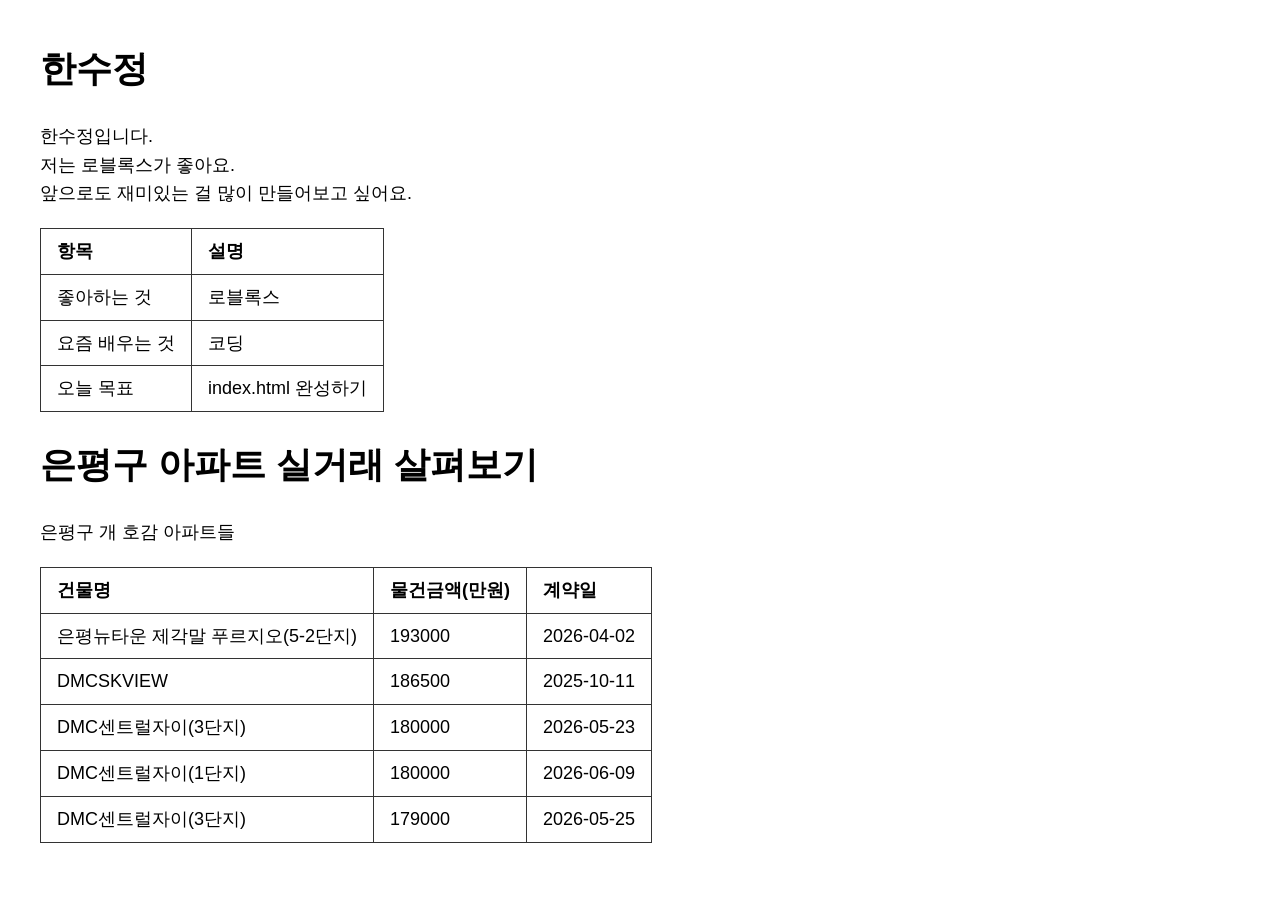
==== index.html @ 94cdad50 "Add intro page, apartment data analysis script, and raw dataset Co-Authored-By: Claude Sonnet 5 <nor" ====
<!DOCTYPE html>
<html lang="ko">
<head>
<meta charset="UTF-8">
<title>한수정</title>
<style>
  body { font-family: sans-serif; font-size: 18px; line-height: 1.6; margin: 40px; }
  h1 { font-size: 36px; }
  table { border-collapse: collapse; margin-top: 20px; }
  th, td { border: 1px solid #333; padding: 8px 16px; text-align: left; }
</style>
</head>
<body>
  <h1>한수정</h1>
  <p>
    한수정입니다.<br>
    저는 로블록스가 좋아요.<br>
    앞으로도 재미있는 걸 많이 만들어보고 싶어요.
  </p>

  <table>
    <tr>
      <th>항목</th>
      <th>설명</th>
    </tr>
    <tr>
      <td>좋아하는 것</td>
      <td>로블록스</td>
    </tr>
    <tr>
      <td>요즘 배우는 것</td>
      <td>코딩</td>
    </tr>
    <tr>
      <td>오늘 목표</td>
      <td>index.html 완성하기</td>
    </tr>
  </table>

  <h1>은평구 아파트 실거래 살펴보기</h1>
  <p>은평구 개 호감 아파트들</p>

  <table>
    <tr>
      <th>건물명</th>
      <th>물건금액(만원)</th>
      <th>계약일</th>
    </tr>
    <tr>
      <td>은평뉴타운 제각말 푸르지오(5-2단지)</td>
      <td>193000</td>
      <td>2026-04-02</td>
    </tr>
    <tr>
      <td>DMCSKVIEW</td>
      <td>186500</td>
      <td>2025-10-11</td>
    </tr>
    <tr>
      <td>DMC센트럴자이(3단지)</td>
      <td>180000</td>
      <td>2026-05-23</td>
    </tr>
    <tr>
      <td>DMC센트럴자이(1단지)</td>
      <td>180000</td>
      <td>2026-06-09</td>
    </tr>
    <tr>
      <td>DMC센트럴자이(3단지)</td>
      <td>179000</td>
      <td>2026-05-25</td>
    </tr>
  </table>
</body>
</html>
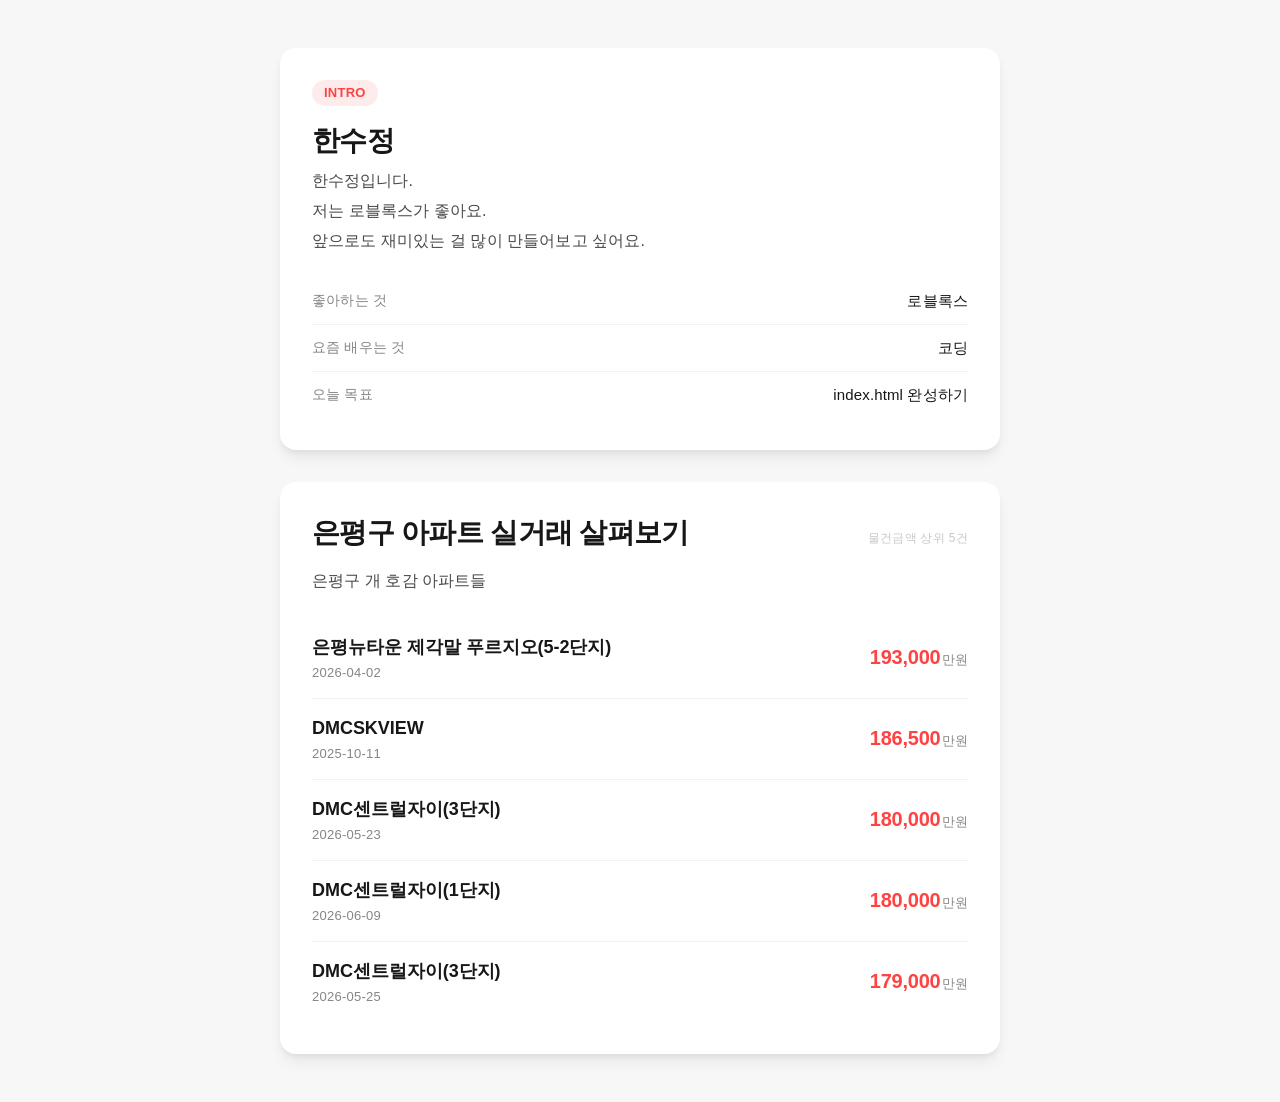
==== commit 20d8cd73: "Redesign index.html using Montage design tokens Rebuilds the intro and apartment-deal sections as ca" ====
--- a/index.html
+++ b/index.html
@@ -2,75 +2,277 @@
 <html lang="ko">
 <head>
 <meta charset="UTF-8">
+<meta name="viewport" content="width=device-width, initial-scale=1">
 <title>한수정</title>
 <style>
-  body { font-family: sans-serif; font-size: 18px; line-height: 1.6; margin: 40px; }
-  h1 { font-size: 36px; }
-  table { border-collapse: collapse; margin-top: 20px; }
-  th, td { border: 1px solid #333; padding: 8px 16px; text-align: left; }
+  /* Montage(@wanteddev/wds) design tokens: https://github.com/wanteddev/montage-web */
+  :root {
+    --color-primary-normal: #FF4242;
+    --color-primary-strong: #E52222;
+    --color-primary-heavy: #B00C0C;
+    --color-primary-bg: #FEECEC;
+
+    --color-label-normal: #171717;
+    --color-label-neutral: rgba(48, 48, 48, 0.88);
+    --color-label-alternative: rgba(56, 56, 56, 0.61);
+    --color-label-assistive: rgba(56, 56, 56, 0.28);
+
+    --color-bg-normal: #ffffff;
+    --color-bg-alternative: #F7F7F7;
+
+    --color-line-normal: rgba(115, 115, 115, 0.22);
+    --color-line-solid: #F2F2F2;
+
+    --color-status-positive: #16A34A;
+
+    --radius-medium: 12px;
+    --radius-large: 16px;
+
+    --shadow-small: 0px 2px 4px -2px rgba(23, 23, 23, 0.06), 0px 4px 6px -1px rgba(23, 23, 23, 0.06);
+    --shadow-medium: 0px 4px 6px -2px rgba(23, 23, 23, 0.07), 0px 10px 15px -3px rgba(23, 23, 23, 0.07);
+
+    --space-4: 4px;
+    --space-8: 8px;
+    --space-12: 12px;
+    --space-16: 16px;
+    --space-24: 24px;
+    --space-32: 32px;
+    --space-48: 48px;
+  }
+
+  * { box-sizing: border-box; }
+
+  body {
+    font-family: "Pretendard Variable", Pretendard, -apple-system, BlinkMacSystemFont, "Apple SD Gothic Neo", "Malgun Gothic", sans-serif;
+    color: var(--color-label-normal);
+    background: var(--color-bg-alternative);
+    margin: 0;
+    padding: var(--space-48) var(--space-16);
+  }
+
+  main {
+    max-width: 720px;
+    margin: 0 auto;
+    display: flex;
+    flex-direction: column;
+    gap: var(--space-32);
+  }
+
+  .card {
+    background: var(--color-bg-normal);
+    border-radius: var(--radius-large);
+    box-shadow: var(--shadow-medium);
+    padding: var(--space-32);
+  }
+
+  .eyebrow {
+    display: inline-block;
+    font-size: 0.8125rem;
+    line-height: 1.125rem;
+    letter-spacing: 0.0194em;
+    font-weight: 600;
+    color: var(--color-primary-normal);
+    background: var(--color-primary-bg);
+    padding: var(--space-4) var(--space-12);
+    border-radius: 999px;
+    margin-bottom: var(--space-16);
+  }
+
+  h1 {
+    /* Typography/title2 */
+    font-size: 1.75rem;
+    line-height: 2.375rem;
+    letter-spacing: -0.0236em;
+    font-weight: 700;
+    margin: 0 0 var(--space-8);
+  }
+
+  .lead {
+    /* Typography/body1-reading */
+    font-size: 1rem;
+    line-height: 1.625rem;
+    letter-spacing: 0.0057em;
+    color: var(--color-label-neutral);
+    margin: 0;
+  }
+
+  .lead + .lead { margin-top: var(--space-4); }
+
+  .info-list {
+    margin-top: var(--space-24);
+    display: flex;
+    flex-direction: column;
+  }
+
+  .info-row {
+    display: flex;
+    justify-content: space-between;
+    gap: var(--space-16);
+    padding: var(--space-12) 0;
+    border-bottom: 1px solid var(--color-line-solid);
+  }
+
+  .info-row:last-child { border-bottom: none; }
+
+  .info-label {
+    /* Typography/label1 */
+    font-size: 0.875rem;
+    line-height: 1.25rem;
+    letter-spacing: 0.0145em;
+    color: var(--color-label-alternative);
+  }
+
+  .info-value {
+    /* Typography/body2 */
+    font-size: 0.9375rem;
+    line-height: 1.375rem;
+    letter-spacing: 0.0096em;
+    font-weight: 500;
+  }
+
+  .section-header {
+    display: flex;
+    align-items: baseline;
+    justify-content: space-between;
+    margin-bottom: var(--space-16);
+  }
+
+  .section-header h1 { margin-bottom: 0; }
+
+  .caption {
+    /* Typography/caption1 */
+    font-size: 0.75rem;
+    line-height: 1rem;
+    letter-spacing: 0.0252em;
+    color: var(--color-label-assistive);
+  }
+
+  .deal-list {
+    display: flex;
+    flex-direction: column;
+  }
+
+  .deal-item {
+    display: flex;
+    align-items: center;
+    justify-content: space-between;
+    gap: var(--space-16);
+    padding: var(--space-16) 0;
+    border-bottom: 1px solid var(--color-line-solid);
+  }
+
+  .deal-item:last-child { border-bottom: none; }
+
+  .deal-main { display: flex; flex-direction: column; gap: var(--space-4); min-width: 0; }
+
+  .deal-name {
+    /* Typography/headline1 */
+    font-size: 1.125rem;
+    line-height: 1.625rem;
+    letter-spacing: -0.002em;
+    font-weight: 600;
+    white-space: nowrap;
+    overflow: hidden;
+    text-overflow: ellipsis;
+  }
+
+  .deal-date {
+    /* Typography/label2 */
+    font-size: 0.8125rem;
+    line-height: 1.125rem;
+    letter-spacing: 0.0194em;
+    color: var(--color-label-alternative);
+  }
+
+  .deal-price {
+    /* Typography/heading2 */
+    font-size: 1.25rem;
+    line-height: 1.75rem;
+    letter-spacing: -0.012em;
+    font-weight: 700;
+    color: var(--color-primary-normal);
+    white-space: nowrap;
+    flex-shrink: 0;
+  }
+
+  .deal-price .unit {
+    font-size: 0.8125rem;
+    font-weight: 500;
+    color: var(--color-label-alternative);
+    margin-left: 2px;
+  }
 </style>
 </head>
 <body>
-  <h1>한수정</h1>
-  <p>
-    한수정입니다.<br>
-    저는 로블록스가 좋아요.<br>
-    앞으로도 재미있는 걸 많이 만들어보고 싶어요.
-  </p>
-
-  <table>
-    <tr>
-      <th>항목</th>
-      <th>설명</th>
-    </tr>
-    <tr>
-      <td>좋아하는 것</td>
-      <td>로블록스</td>
-    </tr>
-    <tr>
-      <td>요즘 배우는 것</td>
-      <td>코딩</td>
-    </tr>
-    <tr>
-      <td>오늘 목표</td>
-      <td>index.html 완성하기</td>
-    </tr>
-  </table>
-
-  <h1>은평구 아파트 실거래 살펴보기</h1>
-  <p>은평구 개 호감 아파트들</p>
-
-  <table>
-    <tr>
-      <th>건물명</th>
-      <th>물건금액(만원)</th>
-      <th>계약일</th>
-    </tr>
-    <tr>
-      <td>은평뉴타운 제각말 푸르지오(5-2단지)</td>
-      <td>193000</td>
-      <td>2026-04-02</td>
-    </tr>
-    <tr>
-      <td>DMCSKVIEW</td>
-      <td>186500</td>
-      <td>2025-10-11</td>
-    </tr>
-    <tr>
-      <td>DMC센트럴자이(3단지)</td>
-      <td>180000</td>
-      <td>2026-05-23</td>
-    </tr>
-    <tr>
-      <td>DMC센트럴자이(1단지)</td>
-      <td>180000</td>
-      <td>2026-06-09</td>
-    </tr>
-    <tr>
-      <td>DMC센트럴자이(3단지)</td>
-      <td>179000</td>
-      <td>2026-05-25</td>
-    </tr>
-  </table>
+  <main>
+    <section class="card">
+      <span class="eyebrow">INTRO</span>
+      <h1>한수정</h1>
+      <p class="lead">한수정입니다.</p>
+      <p class="lead">저는 로블록스가 좋아요.</p>
+      <p class="lead">앞으로도 재미있는 걸 많이 만들어보고 싶어요.</p>
+
+      <div class="info-list">
+        <div class="info-row">
+          <span class="info-label">좋아하는 것</span>
+          <span class="info-value">로블록스</span>
+        </div>
+        <div class="info-row">
+          <span class="info-label">요즘 배우는 것</span>
+          <span class="info-value">코딩</span>
+        </div>
+        <div class="info-row">
+          <span class="info-label">오늘 목표</span>
+          <span class="info-value">index.html 완성하기</span>
+        </div>
+      </div>
+    </section>
+
+    <section class="card">
+      <div class="section-header">
+        <h1>은평구 아파트 실거래 살펴보기</h1>
+        <span class="caption">물건금액 상위 5건</span>
+      </div>
+      <p class="lead" style="margin-bottom: var(--space-24);">은평구 개 호감 아파트들</p>
+
+      <div class="deal-list">
+        <div class="deal-item">
+          <div class="deal-main">
+            <span class="deal-name">은평뉴타운 제각말 푸르지오(5-2단지)</span>
+            <span class="deal-date">2026-04-02</span>
+          </div>
+          <span class="deal-price">193,000<span class="unit">만원</span></span>
+        </div>
+        <div class="deal-item">
+          <div class="deal-main">
+            <span class="deal-name">DMCSKVIEW</span>
+            <span class="deal-date">2025-10-11</span>
+          </div>
+          <span class="deal-price">186,500<span class="unit">만원</span></span>
+        </div>
+        <div class="deal-item">
+          <div class="deal-main">
+            <span class="deal-name">DMC센트럴자이(3단지)</span>
+            <span class="deal-date">2026-05-23</span>
+          </div>
+          <span class="deal-price">180,000<span class="unit">만원</span></span>
+        </div>
+        <div class="deal-item">
+          <div class="deal-main">
+            <span class="deal-name">DMC센트럴자이(1단지)</span>
+            <span class="deal-date">2026-06-09</span>
+          </div>
+          <span class="deal-price">180,000<span class="unit">만원</span></span>
+        </div>
+        <div class="deal-item">
+          <div class="deal-main">
+            <span class="deal-name">DMC센트럴자이(3단지)</span>
+            <span class="deal-date">2026-05-25</span>
+          </div>
+          <span class="deal-price">179,000<span class="unit">만원</span></span>
+        </div>
+      </div>
+    </section>
+  </main>
 </body>
 </html>
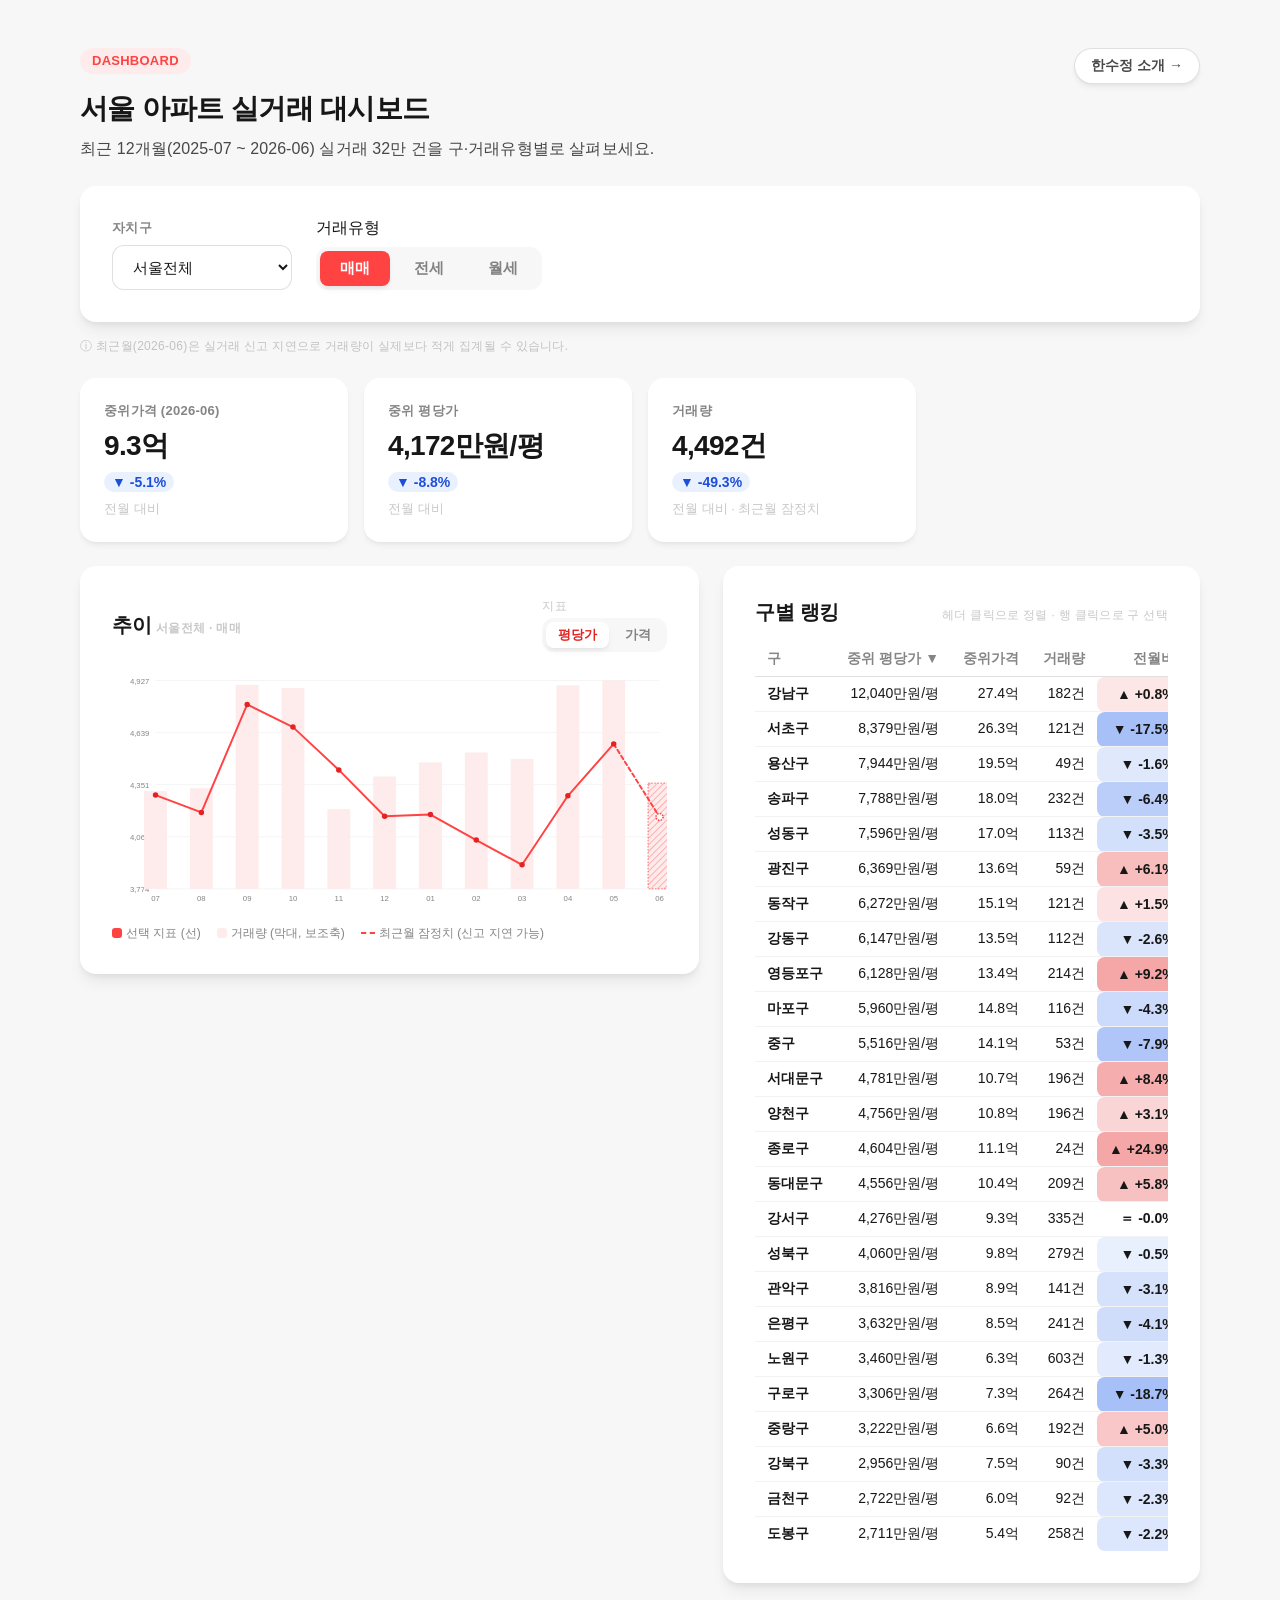
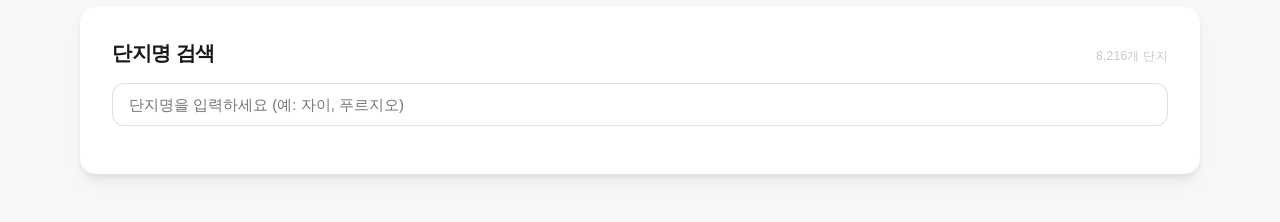
==== commit 40595005: "Add Seoul apartment transaction dashboard Builds a static dashboard answering the question the PRD's" ====
--- a/index.html
+++ b/index.html
@@ -3,276 +3,81 @@
 <head>
 <meta charset="UTF-8">
 <meta name="viewport" content="width=device-width, initial-scale=1">
-<title>한수정</title>
-<style>
-  /* Montage(@wanteddev/wds) design tokens: https://github.com/wanteddev/montage-web */
-  :root {
-    --color-primary-normal: #FF4242;
-    --color-primary-strong: #E52222;
-    --color-primary-heavy: #B00C0C;
-    --color-primary-bg: #FEECEC;
+<title>서울 아파트 실거래 대시보드</title>
+<link rel="stylesheet" href="assets/dashboard.css">
+</head>
+<body class="dashboard">
+  <main>
+    <header class="page-header">
+      <div class="page-header-text">
+        <span class="eyebrow">DASHBOARD</span>
+        <h1>서울 아파트 실거래 대시보드</h1>
+        <p class="lead">최근 12개월(2025-07 ~ 2026-06) 실거래 32만 건을 구·거래유형별로 살펴보세요.</p>
+      </div>
+      <nav class="top-nav" aria-label="보조 메뉴">
+        <a href="about.html">한수정 소개 →</a>
+      </nav>
+    </header>
 
-    --color-label-normal: #171717;
-    --color-label-neutral: rgba(48, 48, 48, 0.88);
-    --color-label-alternative: rgba(56, 56, 56, 0.61);
-    --color-label-assistive: rgba(56, 56, 56, 0.28);
+    <p id="errorBanner" class="error-state card" hidden></p>
 
-    --color-bg-normal: #ffffff;
-    --color-bg-alternative: #F7F7F7;
-
-    --color-line-normal: rgba(115, 115, 115, 0.22);
-    --color-line-solid: #F2F2F2;
-
-    --color-status-positive: #16A34A;
-
-    --radius-medium: 12px;
-    --radius-large: 16px;
-
-    --shadow-small: 0px 2px 4px -2px rgba(23, 23, 23, 0.06), 0px 4px 6px -1px rgba(23, 23, 23, 0.06);
-    --shadow-medium: 0px 4px 6px -2px rgba(23, 23, 23, 0.07), 0px 10px 15px -3px rgba(23, 23, 23, 0.07);
-
-    --space-4: 4px;
-    --space-8: 8px;
-    --space-12: 12px;
-    --space-16: 16px;
-    --space-24: 24px;
-    --space-32: 32px;
-    --space-48: 48px;
-  }
-
-  * { box-sizing: border-box; }
-
-  body {
-    font-family: "Pretendard Variable", Pretendard, -apple-system, BlinkMacSystemFont, "Apple SD Gothic Neo", "Malgun Gothic", sans-serif;
-    color: var(--color-label-normal);
-    background: var(--color-bg-alternative);
-    margin: 0;
-    padding: var(--space-48) var(--space-16);
-  }
-
-  main {
-    max-width: 720px;
-    margin: 0 auto;
-    display: flex;
-    flex-direction: column;
-    gap: var(--space-32);
-  }
-
-  .card {
-    background: var(--color-bg-normal);
-    border-radius: var(--radius-large);
-    box-shadow: var(--shadow-medium);
-    padding: var(--space-32);
-  }
-
-  .eyebrow {
-    display: inline-block;
-    font-size: 0.8125rem;
-    line-height: 1.125rem;
-    letter-spacing: 0.0194em;
-    font-weight: 600;
-    color: var(--color-primary-normal);
-    background: var(--color-primary-bg);
-    padding: var(--space-4) var(--space-12);
-    border-radius: 999px;
-    margin-bottom: var(--space-16);
-  }
-
-  h1 {
-    /* Typography/title2 */
-    font-size: 1.75rem;
-    line-height: 2.375rem;
-    letter-spacing: -0.0236em;
-    font-weight: 700;
-    margin: 0 0 var(--space-8);
-  }
-
-  .lead {
-    /* Typography/body1-reading */
-    font-size: 1rem;
-    line-height: 1.625rem;
-    letter-spacing: 0.0057em;
-    color: var(--color-label-neutral);
-    margin: 0;
-  }
-
-  .lead + .lead { margin-top: var(--space-4); }
-
-  .info-list {
-    margin-top: var(--space-24);
-    display: flex;
-    flex-direction: column;
-  }
-
-  .info-row {
-    display: flex;
-    justify-content: space-between;
-    gap: var(--space-16);
-    padding: var(--space-12) 0;
-    border-bottom: 1px solid var(--color-line-solid);
-  }
-
-  .info-row:last-child { border-bottom: none; }
-
-  .info-label {
-    /* Typography/label1 */
-    font-size: 0.875rem;
-    line-height: 1.25rem;
-    letter-spacing: 0.0145em;
-    color: var(--color-label-alternative);
-  }
-
-  .info-value {
-    /* Typography/body2 */
-    font-size: 0.9375rem;
-    line-height: 1.375rem;
-    letter-spacing: 0.0096em;
-    font-weight: 500;
-  }
-
-  .section-header {
-    display: flex;
-    align-items: baseline;
-    justify-content: space-between;
-    margin-bottom: var(--space-16);
-  }
-
-  .section-header h1 { margin-bottom: 0; }
-
-  .caption {
-    /* Typography/caption1 */
-    font-size: 0.75rem;
-    line-height: 1rem;
-    letter-spacing: 0.0252em;
-    color: var(--color-label-assistive);
-  }
-
-  .deal-list {
-    display: flex;
-    flex-direction: column;
-  }
-
-  .deal-item {
-    display: flex;
-    align-items: center;
-    justify-content: space-between;
-    gap: var(--space-16);
-    padding: var(--space-16) 0;
-    border-bottom: 1px solid var(--color-line-solid);
-  }
-
-  .deal-item:last-child { border-bottom: none; }
-
-  .deal-main { display: flex; flex-direction: column; gap: var(--space-4); min-width: 0; }
-
-  .deal-name {
-    /* Typography/headline1 */
-    font-size: 1.125rem;
-    line-height: 1.625rem;
-    letter-spacing: -0.002em;
-    font-weight: 600;
-    white-space: nowrap;
-    overflow: hidden;
-    text-overflow: ellipsis;
-  }
-
-  .deal-date {
-    /* Typography/label2 */
-    font-size: 0.8125rem;
-    line-height: 1.125rem;
-    letter-spacing: 0.0194em;
-    color: var(--color-label-alternative);
-  }
-
-  .deal-price {
-    /* Typography/heading2 */
-    font-size: 1.25rem;
-    line-height: 1.75rem;
-    letter-spacing: -0.012em;
-    font-weight: 700;
-    color: var(--color-primary-normal);
-    white-space: nowrap;
-    flex-shrink: 0;
-  }
-
-  .deal-price .unit {
-    font-size: 0.8125rem;
-    font-weight: 500;
-    color: var(--color-label-alternative);
-    margin-left: 2px;
-  }
-</style>
-</head>
-<body>
-  <main>
-    <section class="card">
-      <span class="eyebrow">INTRO</span>
-      <h1>한수정</h1>
-      <p class="lead">한수정입니다.</p>
-      <p class="lead">저는 로블록스가 좋아요.</p>
-      <p class="lead">앞으로도 재미있는 걸 많이 만들어보고 싶어요.</p>
-
-      <div class="info-list">
-        <div class="info-row">
-          <span class="info-label">좋아하는 것</span>
-          <span class="info-value">로블록스</span>
-        </div>
-        <div class="info-row">
-          <span class="info-label">요즘 배우는 것</span>
-          <span class="info-value">코딩</span>
-        </div>
-        <div class="info-row">
-          <span class="info-label">오늘 목표</span>
-          <span class="info-value">index.html 완성하기</span>
-        </div>
+    <section class="card controls-card" aria-label="필터">
+      <div class="control-group">
+        <label for="guSelect">자치구</label>
+        <select id="guSelect" class="gu-select" aria-label="자치구 선택"></select>
+      </div>
+      <div class="control-group">
+        <span id="dealTypeLabel">거래유형</span>
+        <div id="dealTypeTabs" class="tabs" role="tablist" aria-labelledby="dealTypeLabel"></div>
       </div>
     </section>
 
-    <section class="card">
+    <p id="provisionalNote" class="caption kpi-caveat" role="note"></p>
+
+    <section class="kpi-row" id="kpiRow" aria-label="시장 요약 KPI"></section>
+
+    <div class="content-grid">
+      <section class="card chart-card" aria-label="추이 차트">
+        <div class="chart-toolbar">
+          <div class="section-header" style="margin-bottom:0;">
+            <h1 style="font-size:1.25rem;line-height:1.75rem;">추이 <span id="selectionSummary" class="caption"></span></h1>
+          </div>
+          <div class="control-group" style="gap:4px;">
+            <span id="metricToggleLabel" class="caption">지표</span>
+            <div id="metricToggle" class="metric-toggle" role="group" aria-labelledby="metricToggleLabel"></div>
+          </div>
+        </div>
+        <div class="chart-wrap">
+          <div class="chart-scroll" id="chartSvgWrap"></div>
+          <div class="chart-tooltip" id="chartTooltip" role="status" aria-live="polite"></div>
+        </div>
+        <div class="chart-legend">
+          <span><span class="swatch" style="background:var(--color-primary-normal)"></span>선택 지표 (선)</span>
+          <span><span class="swatch" style="background:var(--color-primary-bg)"></span>거래량 (막대, 보조축)</span>
+          <span><span class="swatch swatch-dashed"></span>최근월 잠정치 (신고 지연 가능)</span>
+        </div>
+      </section>
+
+      <section class="card ranking-card" aria-label="구별 랭킹">
+        <div class="section-header">
+          <h1 style="font-size:1.25rem;line-height:1.75rem;">구별 랭킹</h1>
+          <span class="caption">헤더 클릭으로 정렬 · 행 클릭으로 구 선택</span>
+        </div>
+        <div class="table-scroll" id="rankingTableWrap"></div>
+      </section>
+    </div>
+
+    <section class="card search-card" aria-label="단지명 검색">
       <div class="section-header">
-        <h1>은평구 아파트 실거래 살펴보기</h1>
-        <span class="caption">물건금액 상위 5건</span>
+        <h1 style="font-size:1.25rem;line-height:1.75rem;">단지명 검색</h1>
+        <span class="caption">8,216개 단지</span>
       </div>
-      <p class="lead" style="margin-bottom: var(--space-24);">은평구 개 호감 아파트들</p>
-
-      <div class="deal-list">
-        <div class="deal-item">
-          <div class="deal-main">
-            <span class="deal-name">은평뉴타운 제각말 푸르지오(5-2단지)</span>
-            <span class="deal-date">2026-04-02</span>
-          </div>
-          <span class="deal-price">193,000<span class="unit">만원</span></span>
-        </div>
-        <div class="deal-item">
-          <div class="deal-main">
-            <span class="deal-name">DMCSKVIEW</span>
-            <span class="deal-date">2025-10-11</span>
-          </div>
-          <span class="deal-price">186,500<span class="unit">만원</span></span>
-        </div>
-        <div class="deal-item">
-          <div class="deal-main">
-            <span class="deal-name">DMC센트럴자이(3단지)</span>
-            <span class="deal-date">2026-05-23</span>
-          </div>
-          <span class="deal-price">180,000<span class="unit">만원</span></span>
-        </div>
-        <div class="deal-item">
-          <div class="deal-main">
-            <span class="deal-name">DMC센트럴자이(1단지)</span>
-            <span class="deal-date">2026-06-09</span>
-          </div>
-          <span class="deal-price">180,000<span class="unit">만원</span></span>
-        </div>
-        <div class="deal-item">
-          <div class="deal-main">
-            <span class="deal-name">DMC센트럴자이(3단지)</span>
-            <span class="deal-date">2026-05-25</span>
-          </div>
-          <span class="deal-price">179,000<span class="unit">만원</span></span>
-        </div>
-      </div>
+      <label for="complexSearch" class="visually-hidden">단지명 검색</label>
+      <input id="complexSearch" class="search-input" type="text" placeholder="단지명을 입력하세요 (예: 자이, 푸르지오)" autocomplete="off">
+      <p id="searchStatus" class="search-status" aria-live="polite"></p>
+      <div id="searchResults" class="search-results"></div>
     </section>
   </main>
+  <script src="assets/dashboard.js"></script>
 </body>
 </html>
--- a/assets/dashboard.css
+++ b/assets/dashboard.css
@@ -0,0 +1,652 @@
+/* ============================================================
+   Montage (@wanteddev/wds) design tokens
+   Shared token layer for index.html (dashboard) and about.html
+   ============================================================ */
+:root {
+  --color-primary-normal: #FF4242;
+  --color-primary-strong: #E52222;
+  --color-primary-heavy: #B00C0C;
+  --color-primary-bg: #FEECEC;
+
+  /* directional convention for real-estate metrics: rising = red (primary),
+     falling = blue, flat = neutral gray */
+  --color-negative-normal: #2563EB;
+  --color-negative-strong: #1D4ED8;
+  --color-negative-heavy: #1E40AF;
+  --color-negative-bg: #EAF1FE;
+
+  --color-label-normal: #171717;
+  --color-label-neutral: rgba(48, 48, 48, 0.88);
+  --color-label-alternative: rgba(56, 56, 56, 0.61);
+  --color-label-assistive: rgba(56, 56, 56, 0.28);
+
+  --color-bg-normal: #ffffff;
+  --color-bg-alternative: #F7F7F7;
+
+  --color-line-normal: rgba(115, 115, 115, 0.22);
+  --color-line-solid: #F2F2F2;
+
+  --color-status-positive: #16A34A;
+
+  --radius-medium: 12px;
+  --radius-large: 16px;
+  --radius-small: 8px;
+
+  --shadow-small: 0px 2px 4px -2px rgba(23, 23, 23, 0.06), 0px 4px 6px -1px rgba(23, 23, 23, 0.06);
+  --shadow-medium: 0px 4px 6px -2px rgba(23, 23, 23, 0.07), 0px 10px 15px -3px rgba(23, 23, 23, 0.07);
+
+  --space-4: 4px;
+  --space-8: 8px;
+  --space-12: 12px;
+  --space-16: 16px;
+  --space-24: 24px;
+  --space-32: 32px;
+  --space-48: 48px;
+}
+
+* { box-sizing: border-box; }
+
+html, body {
+  max-width: 100%;
+  overflow-x: hidden;
+}
+
+body {
+  font-family: "Pretendard Variable", Pretendard, -apple-system, BlinkMacSystemFont, "Apple SD Gothic Neo", "Malgun Gothic", sans-serif;
+  color: var(--color-label-normal);
+  background: var(--color-bg-alternative);
+  margin: 0;
+  padding: var(--space-48) var(--space-16);
+}
+
+a { color: var(--color-primary-strong); }
+
+/* ---------- shared "about" page primitives (kept for about.html) ---------- */
+.card {
+  background: var(--color-bg-normal);
+  border-radius: var(--radius-large);
+  box-shadow: var(--shadow-medium);
+  padding: var(--space-32);
+}
+
+.eyebrow {
+  display: inline-block;
+  font-size: 0.8125rem;
+  line-height: 1.125rem;
+  letter-spacing: 0.0194em;
+  font-weight: 600;
+  color: var(--color-primary-normal);
+  background: var(--color-primary-bg);
+  padding: var(--space-4) var(--space-12);
+  border-radius: 999px;
+  margin-bottom: var(--space-16);
+}
+
+h1 {
+  /* Typography/title2 */
+  font-size: 1.75rem;
+  line-height: 2.375rem;
+  letter-spacing: -0.0236em;
+  font-weight: 700;
+  margin: 0 0 var(--space-8);
+}
+
+.lead {
+  /* Typography/body1-reading */
+  font-size: 1rem;
+  line-height: 1.625rem;
+  letter-spacing: 0.0057em;
+  color: var(--color-label-neutral);
+  margin: 0;
+}
+
+.lead + .lead { margin-top: var(--space-4); }
+
+.info-list {
+  margin-top: var(--space-24);
+  display: flex;
+  flex-direction: column;
+}
+
+.info-row {
+  display: flex;
+  justify-content: space-between;
+  gap: var(--space-16);
+  padding: var(--space-12) 0;
+  border-bottom: 1px solid var(--color-line-solid);
+}
+
+.info-row:last-child { border-bottom: none; }
+
+.info-label {
+  /* Typography/label1 */
+  font-size: 0.875rem;
+  line-height: 1.25rem;
+  letter-spacing: 0.0145em;
+  color: var(--color-label-alternative);
+}
+
+.info-value {
+  /* Typography/body2 */
+  font-size: 0.9375rem;
+  line-height: 1.375rem;
+  letter-spacing: 0.0096em;
+  font-weight: 500;
+}
+
+.section-header {
+  display: flex;
+  align-items: baseline;
+  justify-content: space-between;
+  margin-bottom: var(--space-16);
+  gap: var(--space-8);
+  flex-wrap: wrap;
+}
+
+.section-header h1 { margin-bottom: 0; }
+
+.caption {
+  /* Typography/caption1 */
+  font-size: 0.75rem;
+  line-height: 1rem;
+  letter-spacing: 0.0252em;
+  color: var(--color-label-assistive);
+}
+
+.deal-list {
+  display: flex;
+  flex-direction: column;
+}
+
+.deal-item {
+  display: flex;
+  align-items: center;
+  justify-content: space-between;
+  gap: var(--space-16);
+  padding: var(--space-16) 0;
+  border-bottom: 1px solid var(--color-line-solid);
+}
+
+.deal-item:last-child { border-bottom: none; }
+
+.deal-main { display: flex; flex-direction: column; gap: var(--space-4); min-width: 0; }
+
+.deal-name {
+  /* Typography/headline1 */
+  font-size: 1.125rem;
+  line-height: 1.625rem;
+  letter-spacing: -0.002em;
+  font-weight: 600;
+  white-space: nowrap;
+  overflow: hidden;
+  text-overflow: ellipsis;
+}
+
+.deal-date {
+  /* Typography/label2 */
+  font-size: 0.8125rem;
+  line-height: 1.125rem;
+  letter-spacing: 0.0194em;
+  color: var(--color-label-alternative);
+}
+
+.deal-price {
+  /* Typography/heading2 */
+  font-size: 1.25rem;
+  line-height: 1.75rem;
+  letter-spacing: -0.012em;
+  font-weight: 700;
+  color: var(--color-primary-normal);
+  white-space: nowrap;
+  flex-shrink: 0;
+}
+
+.deal-price .unit {
+  font-size: 0.8125rem;
+  font-weight: 500;
+  color: var(--color-label-alternative);
+  margin-left: 2px;
+}
+
+.back-link {
+  display: inline-flex;
+  align-items: center;
+  gap: var(--space-4);
+  font-size: 0.875rem;
+  font-weight: 600;
+  color: var(--color-label-neutral);
+  text-decoration: none;
+  margin-bottom: var(--space-16);
+}
+.back-link:hover { color: var(--color-primary-strong); }
+
+/* ============================================================
+   Dashboard-specific layout
+   ============================================================ */
+
+.dashboard main {
+  max-width: 1120px;
+}
+
+main {
+  margin: 0 auto;
+  display: flex;
+  flex-direction: column;
+  gap: var(--space-24);
+}
+
+main > * { min-width: 0; }
+
+.page-header {
+  display: flex;
+  align-items: flex-start;
+  justify-content: space-between;
+  gap: var(--space-16);
+  flex-wrap: wrap;
+}
+
+.page-header-text { min-width: 0; }
+
+.top-nav a {
+  display: inline-flex;
+  align-items: center;
+  gap: var(--space-4);
+  font-size: 0.875rem;
+  font-weight: 600;
+  color: var(--color-label-neutral);
+  text-decoration: none;
+  background: var(--color-bg-normal);
+  border: 1px solid var(--color-line-normal);
+  border-radius: 999px;
+  padding: var(--space-8) var(--space-16);
+  box-shadow: var(--shadow-small);
+  white-space: nowrap;
+}
+.top-nav a:hover { color: var(--color-primary-strong); border-color: var(--color-primary-normal); }
+
+/* ---- controls ---- */
+.controls-card {
+  display: flex;
+  flex-wrap: wrap;
+  align-items: flex-end;
+  gap: var(--space-24);
+}
+
+.control-group {
+  display: flex;
+  flex-direction: column;
+  gap: var(--space-8);
+}
+
+.control-group label {
+  font-size: 0.8125rem;
+  line-height: 1.125rem;
+  letter-spacing: 0.0194em;
+  font-weight: 600;
+  color: var(--color-label-alternative);
+}
+
+.gu-select {
+  font-family: inherit;
+  font-size: 0.9375rem;
+  font-weight: 500;
+  color: var(--color-label-normal);
+  background: var(--color-bg-normal);
+  border: 1px solid var(--color-line-normal);
+  border-radius: var(--radius-medium);
+  padding: var(--space-12) var(--space-16);
+  min-width: 180px;
+}
+
+.gu-select:focus-visible,
+button:focus-visible,
+input:focus-visible,
+th button:focus-visible {
+  outline: 2px solid var(--color-primary-normal);
+  outline-offset: 2px;
+}
+
+.tabs {
+  display: inline-flex;
+  gap: var(--space-4);
+  background: var(--color-bg-alternative);
+  border-radius: var(--radius-medium);
+  padding: var(--space-4);
+}
+
+.tab-btn {
+  font-family: inherit;
+  font-size: 0.9375rem;
+  font-weight: 600;
+  color: var(--color-label-alternative);
+  background: transparent;
+  border: none;
+  border-radius: var(--radius-small);
+  padding: var(--space-8) var(--space-20, 20px);
+  cursor: pointer;
+}
+
+.tab-btn[aria-selected="true"] {
+  background: var(--color-primary-normal);
+  color: #fff;
+  box-shadow: var(--shadow-small);
+}
+
+/* ---- KPI row ---- */
+.kpi-caveat {
+  display: flex;
+  align-items: center;
+  gap: var(--space-4);
+  margin: calc(-1 * var(--space-8)) 0 0;
+}
+
+.kpi-row {
+  display: grid;
+  grid-template-columns: 1fr;
+  gap: var(--space-16);
+}
+
+.kpi-card {
+  background: var(--color-bg-normal);
+  border-radius: var(--radius-large);
+  box-shadow: var(--shadow-small);
+  padding: var(--space-24);
+  display: flex;
+  flex-direction: column;
+  gap: var(--space-8);
+}
+
+.kpi-label {
+  font-size: 0.8125rem;
+  line-height: 1.125rem;
+  letter-spacing: 0.0194em;
+  font-weight: 600;
+  color: var(--color-label-alternative);
+}
+
+.kpi-value {
+  font-size: 1.75rem;
+  line-height: 2.25rem;
+  letter-spacing: -0.0236em;
+  font-weight: 700;
+  color: var(--color-label-normal);
+}
+
+.kpi-sub {
+  font-size: 0.8125rem;
+  color: var(--color-label-assistive);
+}
+
+.kpi-delta {
+  display: inline-flex;
+  align-items: center;
+  gap: var(--space-4);
+  font-size: 0.875rem;
+  font-weight: 700;
+  width: fit-content;
+  padding: 2px var(--space-8);
+  border-radius: 999px;
+}
+
+.kpi-delta.is-up { color: var(--color-primary-strong); background: var(--color-primary-bg); }
+.kpi-delta.is-down { color: var(--color-negative-strong); background: var(--color-negative-bg); }
+.kpi-delta.is-flat { color: var(--color-label-alternative); background: var(--color-bg-alternative); }
+
+/* ---- content grid: chart + ranking ---- */
+.content-grid {
+  display: grid;
+  grid-template-columns: 1fr;
+  gap: var(--space-24);
+  align-items: start;
+}
+
+.content-grid > * {
+  min-width: 0;
+}
+
+.kpi-row > * {
+  min-width: 0;
+}
+
+.chart-toolbar {
+  display: flex;
+  align-items: center;
+  justify-content: space-between;
+  flex-wrap: wrap;
+  gap: var(--space-12);
+}
+
+.metric-toggle {
+  display: inline-flex;
+  gap: var(--space-4);
+  background: var(--color-bg-alternative);
+  border-radius: var(--radius-medium);
+  padding: var(--space-4);
+}
+
+.metric-btn {
+  font-family: inherit;
+  font-size: 0.8125rem;
+  font-weight: 600;
+  color: var(--color-label-alternative);
+  background: transparent;
+  border: none;
+  border-radius: var(--radius-small);
+  padding: var(--space-4) var(--space-12);
+  cursor: pointer;
+}
+
+.metric-btn[aria-pressed="true"] {
+  background: var(--color-bg-normal);
+  color: var(--color-primary-strong);
+  box-shadow: var(--shadow-small);
+}
+
+.chart-scroll {
+  overflow-x: auto;
+  margin-top: var(--space-16);
+}
+
+.chart-scroll svg {
+  display: block;
+  width: 100%;
+  min-width: 560px;
+  height: auto;
+}
+
+.chart-legend {
+  display: flex;
+  gap: var(--space-16);
+  flex-wrap: wrap;
+  margin-top: var(--space-8);
+  font-size: 0.75rem;
+  color: var(--color-label-alternative);
+}
+
+.chart-legend .swatch {
+  display: inline-block;
+  width: 10px;
+  height: 10px;
+  border-radius: 3px;
+  margin-right: var(--space-4);
+  vertical-align: -1px;
+}
+
+.chart-legend .swatch-dashed {
+  width: 14px;
+  height: 0;
+  border-radius: 0;
+  border-top: 2px dashed var(--color-primary-normal);
+  background: none;
+  vertical-align: 3px;
+}
+
+.chart-tooltip {
+  position: absolute;
+  pointer-events: none;
+  background: var(--color-label-normal);
+  color: #fff;
+  font-size: 0.75rem;
+  line-height: 1.3;
+  padding: var(--space-8) var(--space-12);
+  border-radius: var(--radius-small);
+  box-shadow: var(--shadow-medium);
+  z-index: 5;
+  white-space: nowrap;
+  opacity: 0;
+  transform: translate(-50%, -100%);
+  transition: opacity 0.1s ease;
+}
+
+.chart-tooltip.is-visible { opacity: 1; }
+
+.chart-wrap { position: relative; }
+
+.chart-point { cursor: pointer; }
+
+/* ---- ranking table ---- */
+.table-scroll { overflow-x: auto; margin-top: var(--space-16); }
+
+table.ranking {
+  width: 100%;
+  border-collapse: collapse;
+  font-size: 0.875rem;
+}
+
+table.ranking th, table.ranking td {
+  padding: var(--space-8) var(--space-12);
+  text-align: right;
+  white-space: nowrap;
+}
+
+table.ranking th:first-child, table.ranking td:first-child {
+  text-align: left;
+}
+
+table.ranking thead th {
+  color: var(--color-label-alternative);
+  font-weight: 600;
+  border-bottom: 1px solid var(--color-line-normal);
+  position: sticky;
+  top: 0;
+  background: var(--color-bg-normal);
+}
+
+table.ranking thead th button {
+  font: inherit;
+  font-weight: inherit;
+  color: inherit;
+  background: none;
+  border: none;
+  cursor: pointer;
+  padding: 0;
+  display: inline-flex;
+  align-items: center;
+  gap: 4px;
+}
+
+table.ranking tbody tr {
+  border-bottom: 1px solid var(--color-line-solid);
+  cursor: pointer;
+}
+
+table.ranking tbody tr:hover { background: var(--color-bg-alternative); }
+
+table.ranking tbody tr[aria-current="true"] {
+  background: var(--color-primary-bg);
+}
+
+table.ranking tbody tr:last-child { border-bottom: none; }
+
+.rank-name { font-weight: 600; color: var(--color-label-normal); }
+
+.delta-cell {
+  border-radius: var(--radius-small);
+  font-weight: 700;
+}
+
+/* ---- search ---- */
+.search-input {
+  font-family: inherit;
+  font-size: 0.9375rem;
+  width: 100%;
+  padding: var(--space-12) var(--space-16);
+  border: 1px solid var(--color-line-normal);
+  border-radius: var(--radius-medium);
+  background: var(--color-bg-normal);
+}
+
+.search-status {
+  margin-top: var(--space-8);
+  font-size: 0.8125rem;
+  color: var(--color-label-alternative);
+}
+
+.search-results { margin-top: var(--space-16); display: flex; flex-direction: column; }
+
+.complex-item {
+  display: flex;
+  flex-wrap: wrap;
+  align-items: center;
+  justify-content: space-between;
+  gap: var(--space-8) var(--space-16);
+  padding: var(--space-16) 0;
+  border-bottom: 1px solid var(--color-line-solid);
+}
+
+.complex-item:last-child { border-bottom: none; }
+
+.complex-main { display: flex; flex-direction: column; gap: 2px; min-width: 160px; }
+
+.complex-name { font-weight: 600; font-size: 1rem; }
+
+.complex-loc { font-size: 0.8125rem; color: var(--color-label-alternative); }
+
+.complex-stats {
+  display: flex;
+  gap: var(--space-16);
+  flex-wrap: wrap;
+  font-size: 0.8125rem;
+  color: var(--color-label-neutral);
+}
+
+.complex-stats strong { color: var(--color-label-normal); font-weight: 700; }
+
+.empty-state, .error-state {
+  padding: var(--space-32) 0;
+  text-align: center;
+  color: var(--color-label-alternative);
+  font-size: 0.9375rem;
+}
+
+.error-state { color: var(--color-negative-strong); }
+
+.visually-hidden {
+  position: absolute;
+  width: 1px; height: 1px;
+  padding: 0; margin: -1px;
+  overflow: hidden;
+  clip: rect(0,0,0,0);
+  white-space: nowrap;
+  border: 0;
+}
+
+/* ============================================================
+   Responsive breakpoints (F5)
+   ============================================================ */
+
+/* Tablet: 768-1023px -> KPI 2 across, sections stacked (default above is 1-col) */
+@media (min-width: 768px) {
+  .kpi-row { grid-template-columns: repeat(2, 1fr); }
+}
+
+/* Desktop: >=1024px -> KPI 4 across, chart+ranking side by side */
+@media (min-width: 1024px) {
+  .kpi-row { grid-template-columns: repeat(4, 1fr); }
+  .content-grid { grid-template-columns: 1.3fr 1fr; }
+}
+
+@media (max-width: 480px) {
+  body { padding: var(--space-24) var(--space-12); }
+  .card, .kpi-card { padding: var(--space-16); }
+}
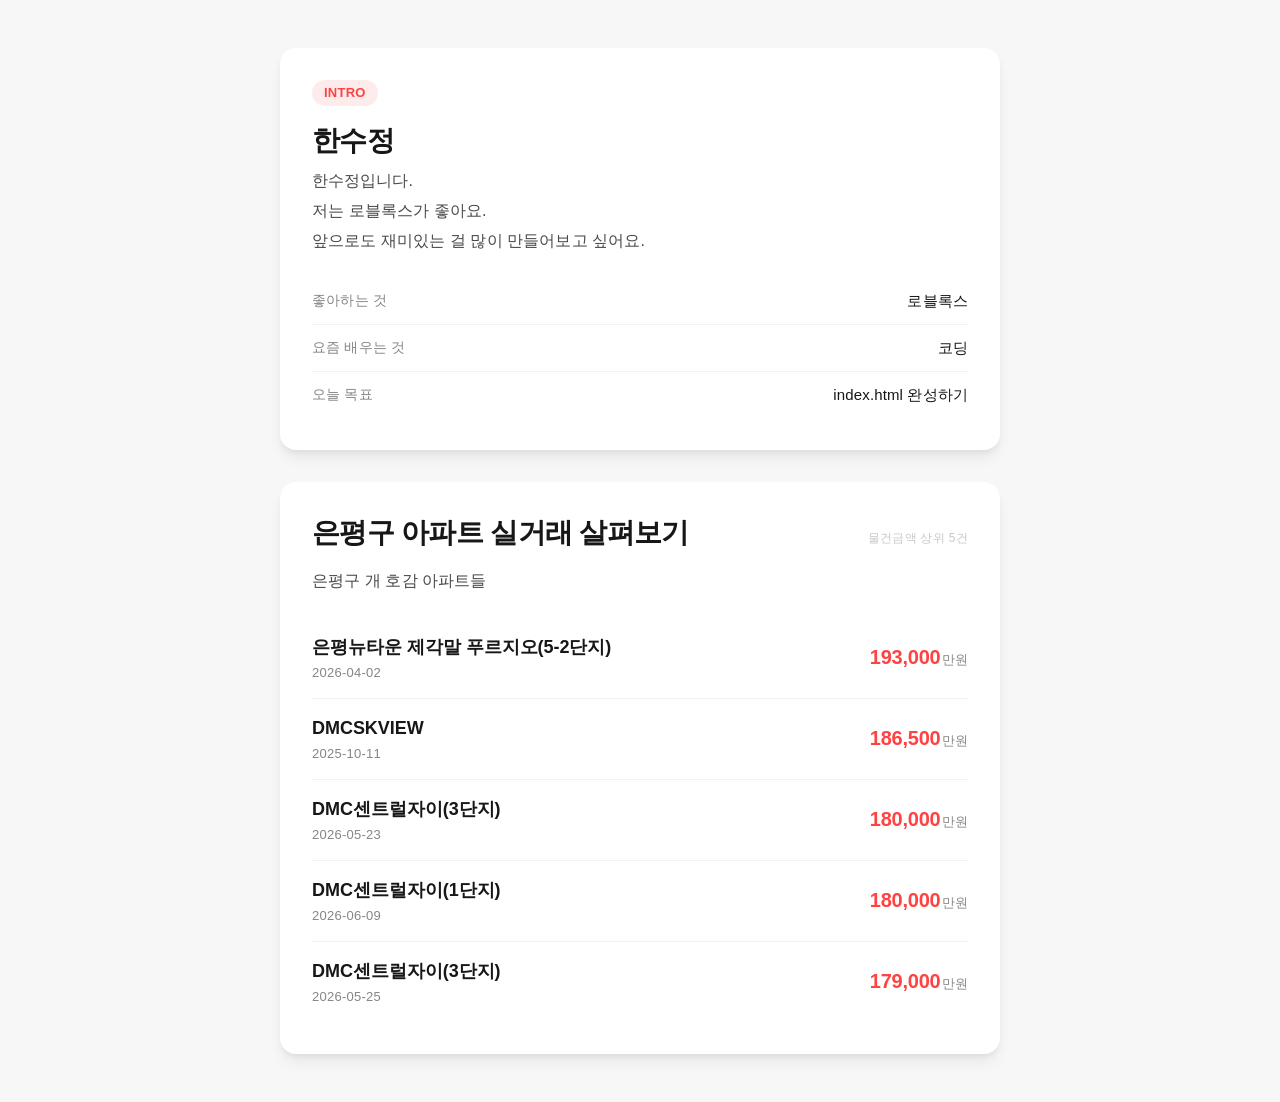
==== commit 3b130ea3: "Merge pull request #2 from luxxy132-netizen/montage-design-page Redesign index.html with Montage des" ====
--- a/index.html
+++ b/index.html
@@ -3,81 +3,276 @@
 <head>
 <meta charset="UTF-8">
 <meta name="viewport" content="width=device-width, initial-scale=1">
-<title>서울 아파트 실거래 대시보드</title>
-<link rel="stylesheet" href="assets/dashboard.css">
+<title>한수정</title>
+<style>
+  /* Montage(@wanteddev/wds) design tokens: https://github.com/wanteddev/montage-web */
+  :root {
+    --color-primary-normal: #FF4242;
+    --color-primary-strong: #E52222;
+    --color-primary-heavy: #B00C0C;
+    --color-primary-bg: #FEECEC;
+
+    --color-label-normal: #171717;
+    --color-label-neutral: rgba(48, 48, 48, 0.88);
+    --color-label-alternative: rgba(56, 56, 56, 0.61);
+    --color-label-assistive: rgba(56, 56, 56, 0.28);
+
+    --color-bg-normal: #ffffff;
+    --color-bg-alternative: #F7F7F7;
+
+    --color-line-normal: rgba(115, 115, 115, 0.22);
+    --color-line-solid: #F2F2F2;
+
+    --color-status-positive: #16A34A;
+
+    --radius-medium: 12px;
+    --radius-large: 16px;
+
+    --shadow-small: 0px 2px 4px -2px rgba(23, 23, 23, 0.06), 0px 4px 6px -1px rgba(23, 23, 23, 0.06);
+    --shadow-medium: 0px 4px 6px -2px rgba(23, 23, 23, 0.07), 0px 10px 15px -3px rgba(23, 23, 23, 0.07);
+
+    --space-4: 4px;
+    --space-8: 8px;
+    --space-12: 12px;
+    --space-16: 16px;
+    --space-24: 24px;
+    --space-32: 32px;
+    --space-48: 48px;
+  }
+
+  * { box-sizing: border-box; }
+
+  body {
+    font-family: "Pretendard Variable", Pretendard, -apple-system, BlinkMacSystemFont, "Apple SD Gothic Neo", "Malgun Gothic", sans-serif;
+    color: var(--color-label-normal);
+    background: var(--color-bg-alternative);
+    margin: 0;
+    padding: var(--space-48) var(--space-16);
+  }
+
+  main {
+    max-width: 720px;
+    margin: 0 auto;
+    display: flex;
+    flex-direction: column;
+    gap: var(--space-32);
+  }
+
+  .card {
+    background: var(--color-bg-normal);
+    border-radius: var(--radius-large);
+    box-shadow: var(--shadow-medium);
+    padding: var(--space-32);
+  }
+
+  .eyebrow {
+    display: inline-block;
+    font-size: 0.8125rem;
+    line-height: 1.125rem;
+    letter-spacing: 0.0194em;
+    font-weight: 600;
+    color: var(--color-primary-normal);
+    background: var(--color-primary-bg);
+    padding: var(--space-4) var(--space-12);
+    border-radius: 999px;
+    margin-bottom: var(--space-16);
+  }
+
+  h1 {
+    /* Typography/title2 */
+    font-size: 1.75rem;
+    line-height: 2.375rem;
+    letter-spacing: -0.0236em;
+    font-weight: 700;
+    margin: 0 0 var(--space-8);
+  }
+
+  .lead {
+    /* Typography/body1-reading */
+    font-size: 1rem;
+    line-height: 1.625rem;
+    letter-spacing: 0.0057em;
+    color: var(--color-label-neutral);
+    margin: 0;
+  }
+
+  .lead + .lead { margin-top: var(--space-4); }
+
+  .info-list {
+    margin-top: var(--space-24);
+    display: flex;
+    flex-direction: column;
+  }
+
+  .info-row {
+    display: flex;
+    justify-content: space-between;
+    gap: var(--space-16);
+    padding: var(--space-12) 0;
+    border-bottom: 1px solid var(--color-line-solid);
+  }
+
+  .info-row:last-child { border-bottom: none; }
+
+  .info-label {
+    /* Typography/label1 */
+    font-size: 0.875rem;
+    line-height: 1.25rem;
+    letter-spacing: 0.0145em;
+    color: var(--color-label-alternative);
+  }
+
+  .info-value {
+    /* Typography/body2 */
+    font-size: 0.9375rem;
+    line-height: 1.375rem;
+    letter-spacing: 0.0096em;
+    font-weight: 500;
+  }
+
+  .section-header {
+    display: flex;
+    align-items: baseline;
+    justify-content: space-between;
+    margin-bottom: var(--space-16);
+  }
+
+  .section-header h1 { margin-bottom: 0; }
+
+  .caption {
+    /* Typography/caption1 */
+    font-size: 0.75rem;
+    line-height: 1rem;
+    letter-spacing: 0.0252em;
+    color: var(--color-label-assistive);
+  }
+
+  .deal-list {
+    display: flex;
+    flex-direction: column;
+  }
+
+  .deal-item {
+    display: flex;
+    align-items: center;
+    justify-content: space-between;
+    gap: var(--space-16);
+    padding: var(--space-16) 0;
+    border-bottom: 1px solid var(--color-line-solid);
+  }
+
+  .deal-item:last-child { border-bottom: none; }
+
+  .deal-main { display: flex; flex-direction: column; gap: var(--space-4); min-width: 0; }
+
+  .deal-name {
+    /* Typography/headline1 */
+    font-size: 1.125rem;
+    line-height: 1.625rem;
+    letter-spacing: -0.002em;
+    font-weight: 600;
+    white-space: nowrap;
+    overflow: hidden;
+    text-overflow: ellipsis;
+  }
+
+  .deal-date {
+    /* Typography/label2 */
+    font-size: 0.8125rem;
+    line-height: 1.125rem;
+    letter-spacing: 0.0194em;
+    color: var(--color-label-alternative);
+  }
+
+  .deal-price {
+    /* Typography/heading2 */
+    font-size: 1.25rem;
+    line-height: 1.75rem;
+    letter-spacing: -0.012em;
+    font-weight: 700;
+    color: var(--color-primary-normal);
+    white-space: nowrap;
+    flex-shrink: 0;
+  }
+
+  .deal-price .unit {
+    font-size: 0.8125rem;
+    font-weight: 500;
+    color: var(--color-label-alternative);
+    margin-left: 2px;
+  }
+</style>
 </head>
-<body class="dashboard">
+<body>
   <main>
-    <header class="page-header">
-      <div class="page-header-text">
-        <span class="eyebrow">DASHBOARD</span>
-        <h1>서울 아파트 실거래 대시보드</h1>
-        <p class="lead">최근 12개월(2025-07 ~ 2026-06) 실거래 32만 건을 구·거래유형별로 살펴보세요.</p>
-      </div>
-      <nav class="top-nav" aria-label="보조 메뉴">
-        <a href="about.html">한수정 소개 →</a>
-      </nav>
-    </header>
-
-    <p id="errorBanner" class="error-state card" hidden></p>
-
-    <section class="card controls-card" aria-label="필터">
-      <div class="control-group">
-        <label for="guSelect">자치구</label>
-        <select id="guSelect" class="gu-select" aria-label="자치구 선택"></select>
-      </div>
-      <div class="control-group">
-        <span id="dealTypeLabel">거래유형</span>
-        <div id="dealTypeTabs" class="tabs" role="tablist" aria-labelledby="dealTypeLabel"></div>
+    <section class="card">
+      <span class="eyebrow">INTRO</span>
+      <h1>한수정</h1>
+      <p class="lead">한수정입니다.</p>
+      <p class="lead">저는 로블록스가 좋아요.</p>
+      <p class="lead">앞으로도 재미있는 걸 많이 만들어보고 싶어요.</p>
+
+      <div class="info-list">
+        <div class="info-row">
+          <span class="info-label">좋아하는 것</span>
+          <span class="info-value">로블록스</span>
+        </div>
+        <div class="info-row">
+          <span class="info-label">요즘 배우는 것</span>
+          <span class="info-value">코딩</span>
+        </div>
+        <div class="info-row">
+          <span class="info-label">오늘 목표</span>
+          <span class="info-value">index.html 완성하기</span>
+        </div>
       </div>
     </section>
 
-    <p id="provisionalNote" class="caption kpi-caveat" role="note"></p>
-
-    <section class="kpi-row" id="kpiRow" aria-label="시장 요약 KPI"></section>
-
-    <div class="content-grid">
-      <section class="card chart-card" aria-label="추이 차트">
-        <div class="chart-toolbar">
-          <div class="section-header" style="margin-bottom:0;">
-            <h1 style="font-size:1.25rem;line-height:1.75rem;">추이 <span id="selectionSummary" class="caption"></span></h1>
-          </div>
-          <div class="control-group" style="gap:4px;">
-            <span id="metricToggleLabel" class="caption">지표</span>
-            <div id="metricToggle" class="metric-toggle" role="group" aria-labelledby="metricToggleLabel"></div>
-          </div>
-        </div>
-        <div class="chart-wrap">
-          <div class="chart-scroll" id="chartSvgWrap"></div>
-          <div class="chart-tooltip" id="chartTooltip" role="status" aria-live="polite"></div>
-        </div>
-        <div class="chart-legend">
-          <span><span class="swatch" style="background:var(--color-primary-normal)"></span>선택 지표 (선)</span>
-          <span><span class="swatch" style="background:var(--color-primary-bg)"></span>거래량 (막대, 보조축)</span>
-          <span><span class="swatch swatch-dashed"></span>최근월 잠정치 (신고 지연 가능)</span>
-        </div>
-      </section>
-
-      <section class="card ranking-card" aria-label="구별 랭킹">
-        <div class="section-header">
-          <h1 style="font-size:1.25rem;line-height:1.75rem;">구별 랭킹</h1>
-          <span class="caption">헤더 클릭으로 정렬 · 행 클릭으로 구 선택</span>
-        </div>
-        <div class="table-scroll" id="rankingTableWrap"></div>
-      </section>
-    </div>
-
-    <section class="card search-card" aria-label="단지명 검색">
+    <section class="card">
       <div class="section-header">
-        <h1 style="font-size:1.25rem;line-height:1.75rem;">단지명 검색</h1>
-        <span class="caption">8,216개 단지</span>
+        <h1>은평구 아파트 실거래 살펴보기</h1>
+        <span class="caption">물건금액 상위 5건</span>
       </div>
-      <label for="complexSearch" class="visually-hidden">단지명 검색</label>
-      <input id="complexSearch" class="search-input" type="text" placeholder="단지명을 입력하세요 (예: 자이, 푸르지오)" autocomplete="off">
-      <p id="searchStatus" class="search-status" aria-live="polite"></p>
-      <div id="searchResults" class="search-results"></div>
+      <p class="lead" style="margin-bottom: var(--space-24);">은평구 개 호감 아파트들</p>
+
+      <div class="deal-list">
+        <div class="deal-item">
+          <div class="deal-main">
+            <span class="deal-name">은평뉴타운 제각말 푸르지오(5-2단지)</span>
+            <span class="deal-date">2026-04-02</span>
+          </div>
+          <span class="deal-price">193,000<span class="unit">만원</span></span>
+        </div>
+        <div class="deal-item">
+          <div class="deal-main">
+            <span class="deal-name">DMCSKVIEW</span>
+            <span class="deal-date">2025-10-11</span>
+          </div>
+          <span class="deal-price">186,500<span class="unit">만원</span></span>
+        </div>
+        <div class="deal-item">
+          <div class="deal-main">
+            <span class="deal-name">DMC센트럴자이(3단지)</span>
+            <span class="deal-date">2026-05-23</span>
+          </div>
+          <span class="deal-price">180,000<span class="unit">만원</span></span>
+        </div>
+        <div class="deal-item">
+          <div class="deal-main">
+            <span class="deal-name">DMC센트럴자이(1단지)</span>
+            <span class="deal-date">2026-06-09</span>
+          </div>
+          <span class="deal-price">180,000<span class="unit">만원</span></span>
+        </div>
+        <div class="deal-item">
+          <div class="deal-main">
+            <span class="deal-name">DMC센트럴자이(3단지)</span>
+            <span class="deal-date">2026-05-25</span>
+          </div>
+          <span class="deal-price">179,000<span class="unit">만원</span></span>
+        </div>
+      </div>
     </section>
   </main>
-  <script src="assets/dashboard.js"></script>
 </body>
 </html>
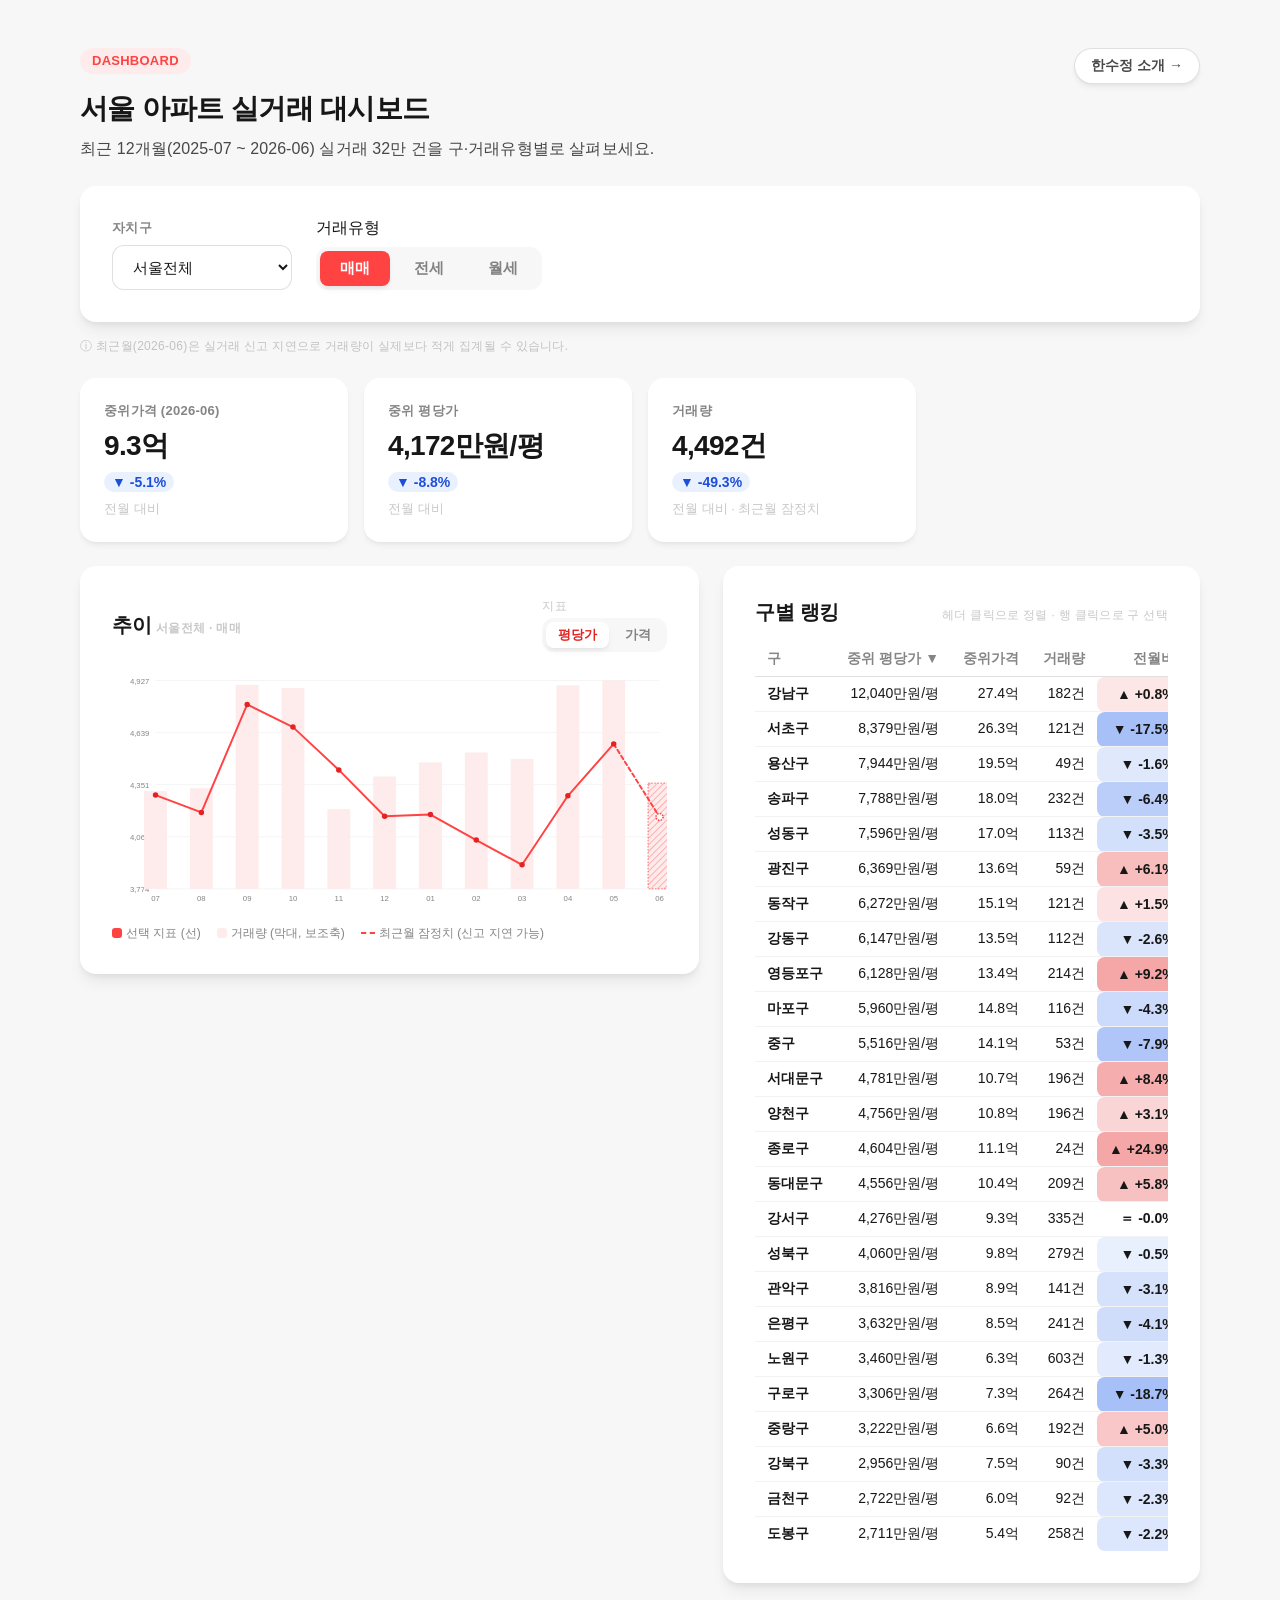
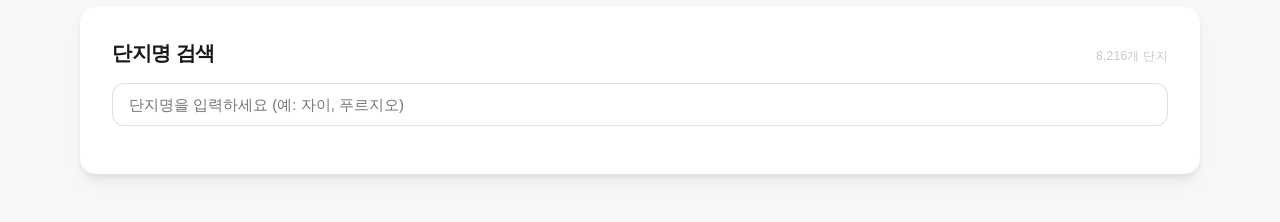
==== commit 9df54305: "Merge pull request #4 from luxxy132-netizen/realestate-dashboard Add Seoul apartment transaction das" ====
--- a/index.html
+++ b/index.html
@@ -3,276 +3,81 @@
 <head>
 <meta charset="UTF-8">
 <meta name="viewport" content="width=device-width, initial-scale=1">
-<title>한수정</title>
-<style>
-  /* Montage(@wanteddev/wds) design tokens: https://github.com/wanteddev/montage-web */
-  :root {
-    --color-primary-normal: #FF4242;
-    --color-primary-strong: #E52222;
-    --color-primary-heavy: #B00C0C;
-    --color-primary-bg: #FEECEC;
+<title>서울 아파트 실거래 대시보드</title>
+<link rel="stylesheet" href="assets/dashboard.css">
+</head>
+<body class="dashboard">
+  <main>
+    <header class="page-header">
+      <div class="page-header-text">
+        <span class="eyebrow">DASHBOARD</span>
+        <h1>서울 아파트 실거래 대시보드</h1>
+        <p class="lead">최근 12개월(2025-07 ~ 2026-06) 실거래 32만 건을 구·거래유형별로 살펴보세요.</p>
+      </div>
+      <nav class="top-nav" aria-label="보조 메뉴">
+        <a href="about.html">한수정 소개 →</a>
+      </nav>
+    </header>
 
-    --color-label-normal: #171717;
-    --color-label-neutral: rgba(48, 48, 48, 0.88);
-    --color-label-alternative: rgba(56, 56, 56, 0.61);
-    --color-label-assistive: rgba(56, 56, 56, 0.28);
+    <p id="errorBanner" class="error-state card" hidden></p>
 
-    --color-bg-normal: #ffffff;
-    --color-bg-alternative: #F7F7F7;
-
-    --color-line-normal: rgba(115, 115, 115, 0.22);
-    --color-line-solid: #F2F2F2;
-
-    --color-status-positive: #16A34A;
-
-    --radius-medium: 12px;
-    --radius-large: 16px;
-
-    --shadow-small: 0px 2px 4px -2px rgba(23, 23, 23, 0.06), 0px 4px 6px -1px rgba(23, 23, 23, 0.06);
-    --shadow-medium: 0px 4px 6px -2px rgba(23, 23, 23, 0.07), 0px 10px 15px -3px rgba(23, 23, 23, 0.07);
-
-    --space-4: 4px;
-    --space-8: 8px;
-    --space-12: 12px;
-    --space-16: 16px;
-    --space-24: 24px;
-    --space-32: 32px;
-    --space-48: 48px;
-  }
-
-  * { box-sizing: border-box; }
-
-  body {
-    font-family: "Pretendard Variable", Pretendard, -apple-system, BlinkMacSystemFont, "Apple SD Gothic Neo", "Malgun Gothic", sans-serif;
-    color: var(--color-label-normal);
-    background: var(--color-bg-alternative);
-    margin: 0;
-    padding: var(--space-48) var(--space-16);
-  }
-
-  main {
-    max-width: 720px;
-    margin: 0 auto;
-    display: flex;
-    flex-direction: column;
-    gap: var(--space-32);
-  }
-
-  .card {
-    background: var(--color-bg-normal);
-    border-radius: var(--radius-large);
-    box-shadow: var(--shadow-medium);
-    padding: var(--space-32);
-  }
-
-  .eyebrow {
-    display: inline-block;
-    font-size: 0.8125rem;
-    line-height: 1.125rem;
-    letter-spacing: 0.0194em;
-    font-weight: 600;
-    color: var(--color-primary-normal);
-    background: var(--color-primary-bg);
-    padding: var(--space-4) var(--space-12);
-    border-radius: 999px;
-    margin-bottom: var(--space-16);
-  }
-
-  h1 {
-    /* Typography/title2 */
-    font-size: 1.75rem;
-    line-height: 2.375rem;
-    letter-spacing: -0.0236em;
-    font-weight: 700;
-    margin: 0 0 var(--space-8);
-  }
-
-  .lead {
-    /* Typography/body1-reading */
-    font-size: 1rem;
-    line-height: 1.625rem;
-    letter-spacing: 0.0057em;
-    color: var(--color-label-neutral);
-    margin: 0;
-  }
-
-  .lead + .lead { margin-top: var(--space-4); }
-
-  .info-list {
-    margin-top: var(--space-24);
-    display: flex;
-    flex-direction: column;
-  }
-
-  .info-row {
-    display: flex;
-    justify-content: space-between;
-    gap: var(--space-16);
-    padding: var(--space-12) 0;
-    border-bottom: 1px solid var(--color-line-solid);
-  }
-
-  .info-row:last-child { border-bottom: none; }
-
-  .info-label {
-    /* Typography/label1 */
-    font-size: 0.875rem;
-    line-height: 1.25rem;
-    letter-spacing: 0.0145em;
-    color: var(--color-label-alternative);
-  }
-
-  .info-value {
-    /* Typography/body2 */
-    font-size: 0.9375rem;
-    line-height: 1.375rem;
-    letter-spacing: 0.0096em;
-    font-weight: 500;
-  }
-
-  .section-header {
-    display: flex;
-    align-items: baseline;
-    justify-content: space-between;
-    margin-bottom: var(--space-16);
-  }
-
-  .section-header h1 { margin-bottom: 0; }
-
-  .caption {
-    /* Typography/caption1 */
-    font-size: 0.75rem;
-    line-height: 1rem;
-    letter-spacing: 0.0252em;
-    color: var(--color-label-assistive);
-  }
-
-  .deal-list {
-    display: flex;
-    flex-direction: column;
-  }
-
-  .deal-item {
-    display: flex;
-    align-items: center;
-    justify-content: space-between;
-    gap: var(--space-16);
-    padding: var(--space-16) 0;
-    border-bottom: 1px solid var(--color-line-solid);
-  }
-
-  .deal-item:last-child { border-bottom: none; }
-
-  .deal-main { display: flex; flex-direction: column; gap: var(--space-4); min-width: 0; }
-
-  .deal-name {
-    /* Typography/headline1 */
-    font-size: 1.125rem;
-    line-height: 1.625rem;
-    letter-spacing: -0.002em;
-    font-weight: 600;
-    white-space: nowrap;
-    overflow: hidden;
-    text-overflow: ellipsis;
-  }
-
-  .deal-date {
-    /* Typography/label2 */
-    font-size: 0.8125rem;
-    line-height: 1.125rem;
-    letter-spacing: 0.0194em;
-    color: var(--color-label-alternative);
-  }
-
-  .deal-price {
-    /* Typography/heading2 */
-    font-size: 1.25rem;
-    line-height: 1.75rem;
-    letter-spacing: -0.012em;
-    font-weight: 700;
-    color: var(--color-primary-normal);
-    white-space: nowrap;
-    flex-shrink: 0;
-  }
-
-  .deal-price .unit {
-    font-size: 0.8125rem;
-    font-weight: 500;
-    color: var(--color-label-alternative);
-    margin-left: 2px;
-  }
-</style>
-</head>
-<body>
-  <main>
-    <section class="card">
-      <span class="eyebrow">INTRO</span>
-      <h1>한수정</h1>
-      <p class="lead">한수정입니다.</p>
-      <p class="lead">저는 로블록스가 좋아요.</p>
-      <p class="lead">앞으로도 재미있는 걸 많이 만들어보고 싶어요.</p>
-
-      <div class="info-list">
-        <div class="info-row">
-          <span class="info-label">좋아하는 것</span>
-          <span class="info-value">로블록스</span>
-        </div>
-        <div class="info-row">
-          <span class="info-label">요즘 배우는 것</span>
-          <span class="info-value">코딩</span>
-        </div>
-        <div class="info-row">
-          <span class="info-label">오늘 목표</span>
-          <span class="info-value">index.html 완성하기</span>
-        </div>
+    <section class="card controls-card" aria-label="필터">
+      <div class="control-group">
+        <label for="guSelect">자치구</label>
+        <select id="guSelect" class="gu-select" aria-label="자치구 선택"></select>
+      </div>
+      <div class="control-group">
+        <span id="dealTypeLabel">거래유형</span>
+        <div id="dealTypeTabs" class="tabs" role="tablist" aria-labelledby="dealTypeLabel"></div>
       </div>
     </section>
 
-    <section class="card">
+    <p id="provisionalNote" class="caption kpi-caveat" role="note"></p>
+
+    <section class="kpi-row" id="kpiRow" aria-label="시장 요약 KPI"></section>
+
+    <div class="content-grid">
+      <section class="card chart-card" aria-label="추이 차트">
+        <div class="chart-toolbar">
+          <div class="section-header" style="margin-bottom:0;">
+            <h1 style="font-size:1.25rem;line-height:1.75rem;">추이 <span id="selectionSummary" class="caption"></span></h1>
+          </div>
+          <div class="control-group" style="gap:4px;">
+            <span id="metricToggleLabel" class="caption">지표</span>
+            <div id="metricToggle" class="metric-toggle" role="group" aria-labelledby="metricToggleLabel"></div>
+          </div>
+        </div>
+        <div class="chart-wrap">
+          <div class="chart-scroll" id="chartSvgWrap"></div>
+          <div class="chart-tooltip" id="chartTooltip" role="status" aria-live="polite"></div>
+        </div>
+        <div class="chart-legend">
+          <span><span class="swatch" style="background:var(--color-primary-normal)"></span>선택 지표 (선)</span>
+          <span><span class="swatch" style="background:var(--color-primary-bg)"></span>거래량 (막대, 보조축)</span>
+          <span><span class="swatch swatch-dashed"></span>최근월 잠정치 (신고 지연 가능)</span>
+        </div>
+      </section>
+
+      <section class="card ranking-card" aria-label="구별 랭킹">
+        <div class="section-header">
+          <h1 style="font-size:1.25rem;line-height:1.75rem;">구별 랭킹</h1>
+          <span class="caption">헤더 클릭으로 정렬 · 행 클릭으로 구 선택</span>
+        </div>
+        <div class="table-scroll" id="rankingTableWrap"></div>
+      </section>
+    </div>
+
+    <section class="card search-card" aria-label="단지명 검색">
       <div class="section-header">
-        <h1>은평구 아파트 실거래 살펴보기</h1>
-        <span class="caption">물건금액 상위 5건</span>
+        <h1 style="font-size:1.25rem;line-height:1.75rem;">단지명 검색</h1>
+        <span class="caption">8,216개 단지</span>
       </div>
-      <p class="lead" style="margin-bottom: var(--space-24);">은평구 개 호감 아파트들</p>
-
-      <div class="deal-list">
-        <div class="deal-item">
-          <div class="deal-main">
-            <span class="deal-name">은평뉴타운 제각말 푸르지오(5-2단지)</span>
-            <span class="deal-date">2026-04-02</span>
-          </div>
-          <span class="deal-price">193,000<span class="unit">만원</span></span>
-        </div>
-        <div class="deal-item">
-          <div class="deal-main">
-            <span class="deal-name">DMCSKVIEW</span>
-            <span class="deal-date">2025-10-11</span>
-          </div>
-          <span class="deal-price">186,500<span class="unit">만원</span></span>
-        </div>
-        <div class="deal-item">
-          <div class="deal-main">
-            <span class="deal-name">DMC센트럴자이(3단지)</span>
-            <span class="deal-date">2026-05-23</span>
-          </div>
-          <span class="deal-price">180,000<span class="unit">만원</span></span>
-        </div>
-        <div class="deal-item">
-          <div class="deal-main">
-            <span class="deal-name">DMC센트럴자이(1단지)</span>
-            <span class="deal-date">2026-06-09</span>
-          </div>
-          <span class="deal-price">180,000<span class="unit">만원</span></span>
-        </div>
-        <div class="deal-item">
-          <div class="deal-main">
-            <span class="deal-name">DMC센트럴자이(3단지)</span>
-            <span class="deal-date">2026-05-25</span>
-          </div>
-          <span class="deal-price">179,000<span class="unit">만원</span></span>
-        </div>
-      </div>
+      <label for="complexSearch" class="visually-hidden">단지명 검색</label>
+      <input id="complexSearch" class="search-input" type="text" placeholder="단지명을 입력하세요 (예: 자이, 푸르지오)" autocomplete="off">
+      <p id="searchStatus" class="search-status" aria-live="polite"></p>
+      <div id="searchResults" class="search-results"></div>
     </section>
   </main>
+  <script src="assets/dashboard.js"></script>
 </body>
 </html>
--- a/assets/dashboard.css
+++ b/assets/dashboard.css
@@ -0,0 +1,652 @@
+/* ============================================================
+   Montage (@wanteddev/wds) design tokens
+   Shared token layer for index.html (dashboard) and about.html
+   ============================================================ */
+:root {
+  --color-primary-normal: #FF4242;
+  --color-primary-strong: #E52222;
+  --color-primary-heavy: #B00C0C;
+  --color-primary-bg: #FEECEC;
+
+  /* directional convention for real-estate metrics: rising = red (primary),
+     falling = blue, flat = neutral gray */
+  --color-negative-normal: #2563EB;
+  --color-negative-strong: #1D4ED8;
+  --color-negative-heavy: #1E40AF;
+  --color-negative-bg: #EAF1FE;
+
+  --color-label-normal: #171717;
+  --color-label-neutral: rgba(48, 48, 48, 0.88);
+  --color-label-alternative: rgba(56, 56, 56, 0.61);
+  --color-label-assistive: rgba(56, 56, 56, 0.28);
+
+  --color-bg-normal: #ffffff;
+  --color-bg-alternative: #F7F7F7;
+
+  --color-line-normal: rgba(115, 115, 115, 0.22);
+  --color-line-solid: #F2F2F2;
+
+  --color-status-positive: #16A34A;
+
+  --radius-medium: 12px;
+  --radius-large: 16px;
+  --radius-small: 8px;
+
+  --shadow-small: 0px 2px 4px -2px rgba(23, 23, 23, 0.06), 0px 4px 6px -1px rgba(23, 23, 23, 0.06);
+  --shadow-medium: 0px 4px 6px -2px rgba(23, 23, 23, 0.07), 0px 10px 15px -3px rgba(23, 23, 23, 0.07);
+
+  --space-4: 4px;
+  --space-8: 8px;
+  --space-12: 12px;
+  --space-16: 16px;
+  --space-24: 24px;
+  --space-32: 32px;
+  --space-48: 48px;
+}
+
+* { box-sizing: border-box; }
+
+html, body {
+  max-width: 100%;
+  overflow-x: hidden;
+}
+
+body {
+  font-family: "Pretendard Variable", Pretendard, -apple-system, BlinkMacSystemFont, "Apple SD Gothic Neo", "Malgun Gothic", sans-serif;
+  color: var(--color-label-normal);
+  background: var(--color-bg-alternative);
+  margin: 0;
+  padding: var(--space-48) var(--space-16);
+}
+
+a { color: var(--color-primary-strong); }
+
+/* ---------- shared "about" page primitives (kept for about.html) ---------- */
+.card {
+  background: var(--color-bg-normal);
+  border-radius: var(--radius-large);
+  box-shadow: var(--shadow-medium);
+  padding: var(--space-32);
+}
+
+.eyebrow {
+  display: inline-block;
+  font-size: 0.8125rem;
+  line-height: 1.125rem;
+  letter-spacing: 0.0194em;
+  font-weight: 600;
+  color: var(--color-primary-normal);
+  background: var(--color-primary-bg);
+  padding: var(--space-4) var(--space-12);
+  border-radius: 999px;
+  margin-bottom: var(--space-16);
+}
+
+h1 {
+  /* Typography/title2 */
+  font-size: 1.75rem;
+  line-height: 2.375rem;
+  letter-spacing: -0.0236em;
+  font-weight: 700;
+  margin: 0 0 var(--space-8);
+}
+
+.lead {
+  /* Typography/body1-reading */
+  font-size: 1rem;
+  line-height: 1.625rem;
+  letter-spacing: 0.0057em;
+  color: var(--color-label-neutral);
+  margin: 0;
+}
+
+.lead + .lead { margin-top: var(--space-4); }
+
+.info-list {
+  margin-top: var(--space-24);
+  display: flex;
+  flex-direction: column;
+}
+
+.info-row {
+  display: flex;
+  justify-content: space-between;
+  gap: var(--space-16);
+  padding: var(--space-12) 0;
+  border-bottom: 1px solid var(--color-line-solid);
+}
+
+.info-row:last-child { border-bottom: none; }
+
+.info-label {
+  /* Typography/label1 */
+  font-size: 0.875rem;
+  line-height: 1.25rem;
+  letter-spacing: 0.0145em;
+  color: var(--color-label-alternative);
+}
+
+.info-value {
+  /* Typography/body2 */
+  font-size: 0.9375rem;
+  line-height: 1.375rem;
+  letter-spacing: 0.0096em;
+  font-weight: 500;
+}
+
+.section-header {
+  display: flex;
+  align-items: baseline;
+  justify-content: space-between;
+  margin-bottom: var(--space-16);
+  gap: var(--space-8);
+  flex-wrap: wrap;
+}
+
+.section-header h1 { margin-bottom: 0; }
+
+.caption {
+  /* Typography/caption1 */
+  font-size: 0.75rem;
+  line-height: 1rem;
+  letter-spacing: 0.0252em;
+  color: var(--color-label-assistive);
+}
+
+.deal-list {
+  display: flex;
+  flex-direction: column;
+}
+
+.deal-item {
+  display: flex;
+  align-items: center;
+  justify-content: space-between;
+  gap: var(--space-16);
+  padding: var(--space-16) 0;
+  border-bottom: 1px solid var(--color-line-solid);
+}
+
+.deal-item:last-child { border-bottom: none; }
+
+.deal-main { display: flex; flex-direction: column; gap: var(--space-4); min-width: 0; }
+
+.deal-name {
+  /* Typography/headline1 */
+  font-size: 1.125rem;
+  line-height: 1.625rem;
+  letter-spacing: -0.002em;
+  font-weight: 600;
+  white-space: nowrap;
+  overflow: hidden;
+  text-overflow: ellipsis;
+}
+
+.deal-date {
+  /* Typography/label2 */
+  font-size: 0.8125rem;
+  line-height: 1.125rem;
+  letter-spacing: 0.0194em;
+  color: var(--color-label-alternative);
+}
+
+.deal-price {
+  /* Typography/heading2 */
+  font-size: 1.25rem;
+  line-height: 1.75rem;
+  letter-spacing: -0.012em;
+  font-weight: 700;
+  color: var(--color-primary-normal);
+  white-space: nowrap;
+  flex-shrink: 0;
+}
+
+.deal-price .unit {
+  font-size: 0.8125rem;
+  font-weight: 500;
+  color: var(--color-label-alternative);
+  margin-left: 2px;
+}
+
+.back-link {
+  display: inline-flex;
+  align-items: center;
+  gap: var(--space-4);
+  font-size: 0.875rem;
+  font-weight: 600;
+  color: var(--color-label-neutral);
+  text-decoration: none;
+  margin-bottom: var(--space-16);
+}
+.back-link:hover { color: var(--color-primary-strong); }
+
+/* ============================================================
+   Dashboard-specific layout
+   ============================================================ */
+
+.dashboard main {
+  max-width: 1120px;
+}
+
+main {
+  margin: 0 auto;
+  display: flex;
+  flex-direction: column;
+  gap: var(--space-24);
+}
+
+main > * { min-width: 0; }
+
+.page-header {
+  display: flex;
+  align-items: flex-start;
+  justify-content: space-between;
+  gap: var(--space-16);
+  flex-wrap: wrap;
+}
+
+.page-header-text { min-width: 0; }
+
+.top-nav a {
+  display: inline-flex;
+  align-items: center;
+  gap: var(--space-4);
+  font-size: 0.875rem;
+  font-weight: 600;
+  color: var(--color-label-neutral);
+  text-decoration: none;
+  background: var(--color-bg-normal);
+  border: 1px solid var(--color-line-normal);
+  border-radius: 999px;
+  padding: var(--space-8) var(--space-16);
+  box-shadow: var(--shadow-small);
+  white-space: nowrap;
+}
+.top-nav a:hover { color: var(--color-primary-strong); border-color: var(--color-primary-normal); }
+
+/* ---- controls ---- */
+.controls-card {
+  display: flex;
+  flex-wrap: wrap;
+  align-items: flex-end;
+  gap: var(--space-24);
+}
+
+.control-group {
+  display: flex;
+  flex-direction: column;
+  gap: var(--space-8);
+}
+
+.control-group label {
+  font-size: 0.8125rem;
+  line-height: 1.125rem;
+  letter-spacing: 0.0194em;
+  font-weight: 600;
+  color: var(--color-label-alternative);
+}
+
+.gu-select {
+  font-family: inherit;
+  font-size: 0.9375rem;
+  font-weight: 500;
+  color: var(--color-label-normal);
+  background: var(--color-bg-normal);
+  border: 1px solid var(--color-line-normal);
+  border-radius: var(--radius-medium);
+  padding: var(--space-12) var(--space-16);
+  min-width: 180px;
+}
+
+.gu-select:focus-visible,
+button:focus-visible,
+input:focus-visible,
+th button:focus-visible {
+  outline: 2px solid var(--color-primary-normal);
+  outline-offset: 2px;
+}
+
+.tabs {
+  display: inline-flex;
+  gap: var(--space-4);
+  background: var(--color-bg-alternative);
+  border-radius: var(--radius-medium);
+  padding: var(--space-4);
+}
+
+.tab-btn {
+  font-family: inherit;
+  font-size: 0.9375rem;
+  font-weight: 600;
+  color: var(--color-label-alternative);
+  background: transparent;
+  border: none;
+  border-radius: var(--radius-small);
+  padding: var(--space-8) var(--space-20, 20px);
+  cursor: pointer;
+}
+
+.tab-btn[aria-selected="true"] {
+  background: var(--color-primary-normal);
+  color: #fff;
+  box-shadow: var(--shadow-small);
+}
+
+/* ---- KPI row ---- */
+.kpi-caveat {
+  display: flex;
+  align-items: center;
+  gap: var(--space-4);
+  margin: calc(-1 * var(--space-8)) 0 0;
+}
+
+.kpi-row {
+  display: grid;
+  grid-template-columns: 1fr;
+  gap: var(--space-16);
+}
+
+.kpi-card {
+  background: var(--color-bg-normal);
+  border-radius: var(--radius-large);
+  box-shadow: var(--shadow-small);
+  padding: var(--space-24);
+  display: flex;
+  flex-direction: column;
+  gap: var(--space-8);
+}
+
+.kpi-label {
+  font-size: 0.8125rem;
+  line-height: 1.125rem;
+  letter-spacing: 0.0194em;
+  font-weight: 600;
+  color: var(--color-label-alternative);
+}
+
+.kpi-value {
+  font-size: 1.75rem;
+  line-height: 2.25rem;
+  letter-spacing: -0.0236em;
+  font-weight: 700;
+  color: var(--color-label-normal);
+}
+
+.kpi-sub {
+  font-size: 0.8125rem;
+  color: var(--color-label-assistive);
+}
+
+.kpi-delta {
+  display: inline-flex;
+  align-items: center;
+  gap: var(--space-4);
+  font-size: 0.875rem;
+  font-weight: 700;
+  width: fit-content;
+  padding: 2px var(--space-8);
+  border-radius: 999px;
+}
+
+.kpi-delta.is-up { color: var(--color-primary-strong); background: var(--color-primary-bg); }
+.kpi-delta.is-down { color: var(--color-negative-strong); background: var(--color-negative-bg); }
+.kpi-delta.is-flat { color: var(--color-label-alternative); background: var(--color-bg-alternative); }
+
+/* ---- content grid: chart + ranking ---- */
+.content-grid {
+  display: grid;
+  grid-template-columns: 1fr;
+  gap: var(--space-24);
+  align-items: start;
+}
+
+.content-grid > * {
+  min-width: 0;
+}
+
+.kpi-row > * {
+  min-width: 0;
+}
+
+.chart-toolbar {
+  display: flex;
+  align-items: center;
+  justify-content: space-between;
+  flex-wrap: wrap;
+  gap: var(--space-12);
+}
+
+.metric-toggle {
+  display: inline-flex;
+  gap: var(--space-4);
+  background: var(--color-bg-alternative);
+  border-radius: var(--radius-medium);
+  padding: var(--space-4);
+}
+
+.metric-btn {
+  font-family: inherit;
+  font-size: 0.8125rem;
+  font-weight: 600;
+  color: var(--color-label-alternative);
+  background: transparent;
+  border: none;
+  border-radius: var(--radius-small);
+  padding: var(--space-4) var(--space-12);
+  cursor: pointer;
+}
+
+.metric-btn[aria-pressed="true"] {
+  background: var(--color-bg-normal);
+  color: var(--color-primary-strong);
+  box-shadow: var(--shadow-small);
+}
+
+.chart-scroll {
+  overflow-x: auto;
+  margin-top: var(--space-16);
+}
+
+.chart-scroll svg {
+  display: block;
+  width: 100%;
+  min-width: 560px;
+  height: auto;
+}
+
+.chart-legend {
+  display: flex;
+  gap: var(--space-16);
+  flex-wrap: wrap;
+  margin-top: var(--space-8);
+  font-size: 0.75rem;
+  color: var(--color-label-alternative);
+}
+
+.chart-legend .swatch {
+  display: inline-block;
+  width: 10px;
+  height: 10px;
+  border-radius: 3px;
+  margin-right: var(--space-4);
+  vertical-align: -1px;
+}
+
+.chart-legend .swatch-dashed {
+  width: 14px;
+  height: 0;
+  border-radius: 0;
+  border-top: 2px dashed var(--color-primary-normal);
+  background: none;
+  vertical-align: 3px;
+}
+
+.chart-tooltip {
+  position: absolute;
+  pointer-events: none;
+  background: var(--color-label-normal);
+  color: #fff;
+  font-size: 0.75rem;
+  line-height: 1.3;
+  padding: var(--space-8) var(--space-12);
+  border-radius: var(--radius-small);
+  box-shadow: var(--shadow-medium);
+  z-index: 5;
+  white-space: nowrap;
+  opacity: 0;
+  transform: translate(-50%, -100%);
+  transition: opacity 0.1s ease;
+}
+
+.chart-tooltip.is-visible { opacity: 1; }
+
+.chart-wrap { position: relative; }
+
+.chart-point { cursor: pointer; }
+
+/* ---- ranking table ---- */
+.table-scroll { overflow-x: auto; margin-top: var(--space-16); }
+
+table.ranking {
+  width: 100%;
+  border-collapse: collapse;
+  font-size: 0.875rem;
+}
+
+table.ranking th, table.ranking td {
+  padding: var(--space-8) var(--space-12);
+  text-align: right;
+  white-space: nowrap;
+}
+
+table.ranking th:first-child, table.ranking td:first-child {
+  text-align: left;
+}
+
+table.ranking thead th {
+  color: var(--color-label-alternative);
+  font-weight: 600;
+  border-bottom: 1px solid var(--color-line-normal);
+  position: sticky;
+  top: 0;
+  background: var(--color-bg-normal);
+}
+
+table.ranking thead th button {
+  font: inherit;
+  font-weight: inherit;
+  color: inherit;
+  background: none;
+  border: none;
+  cursor: pointer;
+  padding: 0;
+  display: inline-flex;
+  align-items: center;
+  gap: 4px;
+}
+
+table.ranking tbody tr {
+  border-bottom: 1px solid var(--color-line-solid);
+  cursor: pointer;
+}
+
+table.ranking tbody tr:hover { background: var(--color-bg-alternative); }
+
+table.ranking tbody tr[aria-current="true"] {
+  background: var(--color-primary-bg);
+}
+
+table.ranking tbody tr:last-child { border-bottom: none; }
+
+.rank-name { font-weight: 600; color: var(--color-label-normal); }
+
+.delta-cell {
+  border-radius: var(--radius-small);
+  font-weight: 700;
+}
+
+/* ---- search ---- */
+.search-input {
+  font-family: inherit;
+  font-size: 0.9375rem;
+  width: 100%;
+  padding: var(--space-12) var(--space-16);
+  border: 1px solid var(--color-line-normal);
+  border-radius: var(--radius-medium);
+  background: var(--color-bg-normal);
+}
+
+.search-status {
+  margin-top: var(--space-8);
+  font-size: 0.8125rem;
+  color: var(--color-label-alternative);
+}
+
+.search-results { margin-top: var(--space-16); display: flex; flex-direction: column; }
+
+.complex-item {
+  display: flex;
+  flex-wrap: wrap;
+  align-items: center;
+  justify-content: space-between;
+  gap: var(--space-8) var(--space-16);
+  padding: var(--space-16) 0;
+  border-bottom: 1px solid var(--color-line-solid);
+}
+
+.complex-item:last-child { border-bottom: none; }
+
+.complex-main { display: flex; flex-direction: column; gap: 2px; min-width: 160px; }
+
+.complex-name { font-weight: 600; font-size: 1rem; }
+
+.complex-loc { font-size: 0.8125rem; color: var(--color-label-alternative); }
+
+.complex-stats {
+  display: flex;
+  gap: var(--space-16);
+  flex-wrap: wrap;
+  font-size: 0.8125rem;
+  color: var(--color-label-neutral);
+}
+
+.complex-stats strong { color: var(--color-label-normal); font-weight: 700; }
+
+.empty-state, .error-state {
+  padding: var(--space-32) 0;
+  text-align: center;
+  color: var(--color-label-alternative);
+  font-size: 0.9375rem;
+}
+
+.error-state { color: var(--color-negative-strong); }
+
+.visually-hidden {
+  position: absolute;
+  width: 1px; height: 1px;
+  padding: 0; margin: -1px;
+  overflow: hidden;
+  clip: rect(0,0,0,0);
+  white-space: nowrap;
+  border: 0;
+}
+
+/* ============================================================
+   Responsive breakpoints (F5)
+   ============================================================ */
+
+/* Tablet: 768-1023px -> KPI 2 across, sections stacked (default above is 1-col) */
+@media (min-width: 768px) {
+  .kpi-row { grid-template-columns: repeat(2, 1fr); }
+}
+
+/* Desktop: >=1024px -> KPI 4 across, chart+ranking side by side */
+@media (min-width: 1024px) {
+  .kpi-row { grid-template-columns: repeat(4, 1fr); }
+  .content-grid { grid-template-columns: 1.3fr 1fr; }
+}
+
+@media (max-width: 480px) {
+  body { padding: var(--space-24) var(--space-12); }
+  .card, .kpi-card { padding: var(--space-16); }
+}
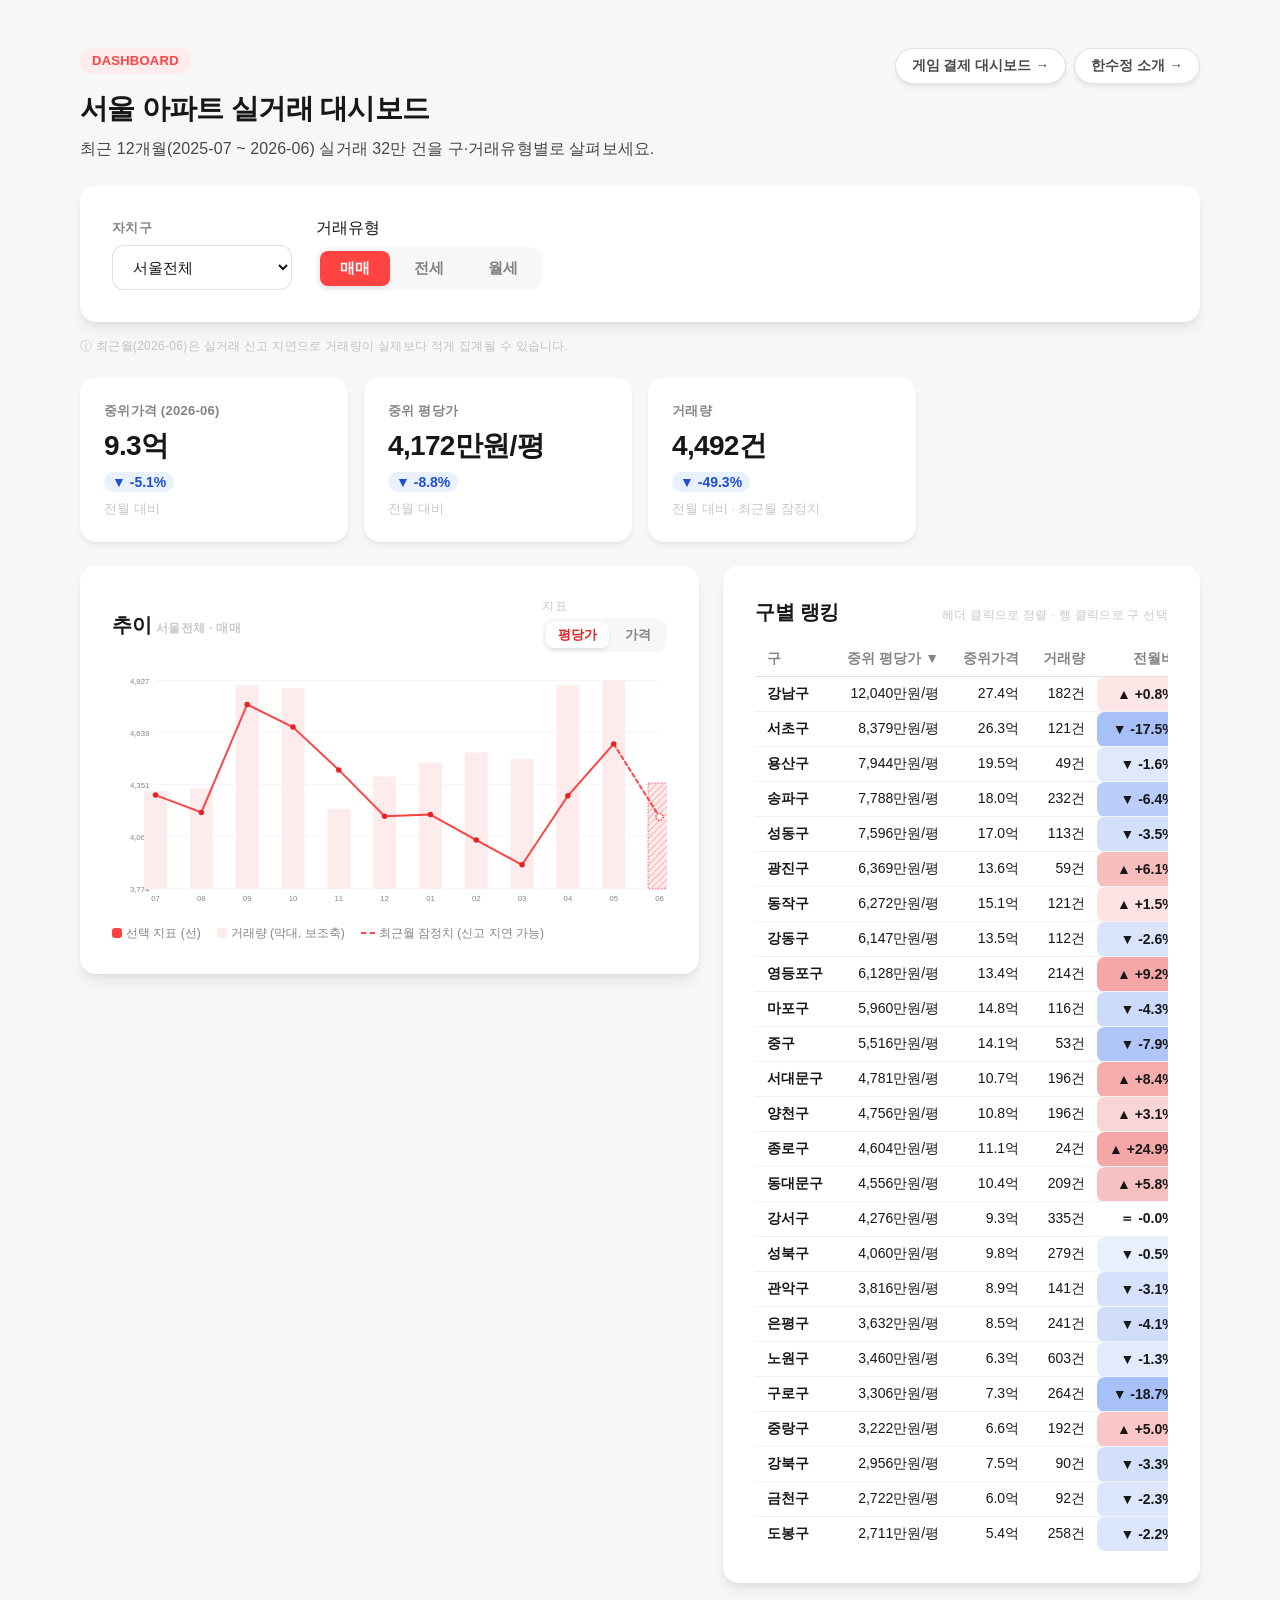
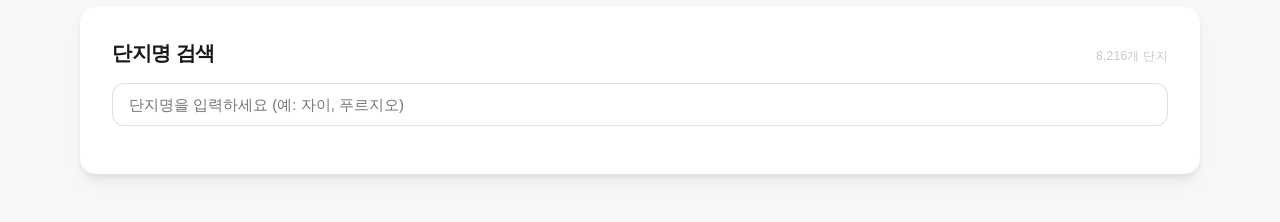
==== commit ca3b44a5: "Add mobile game in-app purchase dashboard at /game/ 라이브 운영 PM 페르소나 기준으로 인터뷰해 작성한 PRD(game/PRD.md)를 그" ====
--- a/index.html
+++ b/index.html
@@ -15,6 +15,7 @@
         <p class="lead">최근 12개월(2025-07 ~ 2026-06) 실거래 32만 건을 구·거래유형별로 살펴보세요.</p>
       </div>
       <nav class="top-nav" aria-label="보조 메뉴">
+        <a href="game/index.html">게임 결제 대시보드 →</a>
         <a href="about.html">한수정 소개 →</a>
       </nav>
     </header>
--- a/assets/dashboard.css
+++ b/assets/dashboard.css
@@ -246,6 +246,8 @@
 }
 
 .page-header-text { min-width: 0; }
+
+.top-nav { display: flex; gap: var(--space-8); flex-wrap: wrap; }
 
 .top-nav a {
   display: inline-flex;
